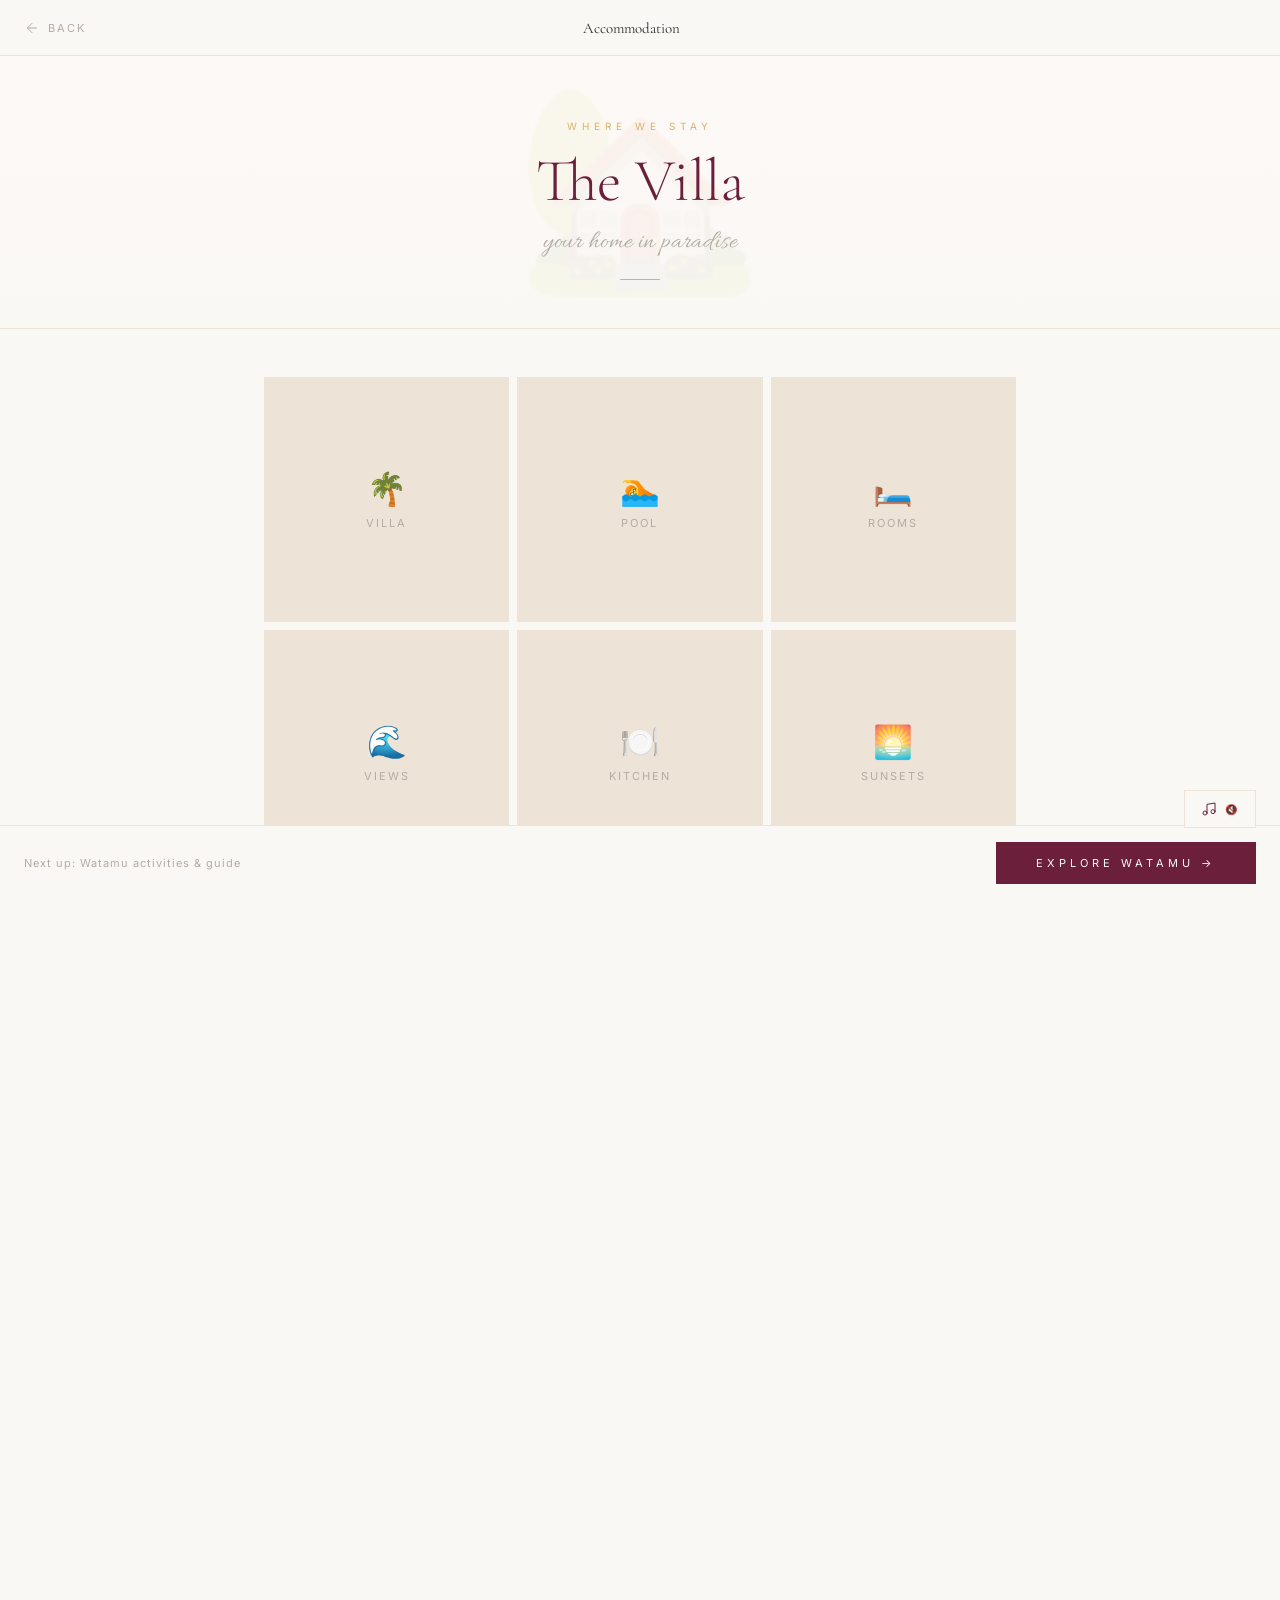
==== accommodation.html @ c2376643 "Complete website build: all pages, guides, budget, guestbook & admin - index.html: remove slide capt" ====
<!DOCTYPE html>
<html lang="en">
<head>
  <meta charset="UTF-8" />
  <meta name="viewport" content="width=device-width, initial-scale=1.0" />
  <title>Accommodation — Twenty in Paradise</title>
  <link rel="preconnect" href="https://fonts.googleapis.com" />
  <link href="https://fonts.googleapis.com/css2?family=Cormorant+Garamond:ital,wght@0,300;0,400;0,600;1,300;1,400&family=Allura&family=Inter:wght@300;400;500&display=swap" rel="stylesheet" />
  <link rel="stylesheet" href="css/style.css" />
  <link rel="stylesheet" href="css/pages.css" />
</head>
<body class="page-body">

  <nav class="page-nav">
    <a href="dashboard.html" class="nav-back">
      <svg viewBox="0 0 24 24" fill="none" stroke="currentColor" stroke-width="1.5" stroke-linecap="round"><path d="M19 12H5M12 5l-7 7 7 7"/></svg>
      Back
    </a>
    <span class="nav-title">Accommodation</span>
    <span class="nav-right"></span>
  </nav>

  <div class="page-hero">
    <div class="page-hero-palm">🏡</div>
    <p class="page-eyebrow">Where We Stay</p>
    <h1 class="page-title">The Villa</h1>
    <p class="page-script">your home in paradise</p>
    <div class="page-gold-bar"></div>
  </div>

  <div class="page-content">

    <!-- Gallery placeholder -->
    <div class="section-block">
      <div class="gallery-grid" id="villa-gallery">
        <div class="gallery-ph">🌴<span>Villa</span></div>
        <div class="gallery-ph">🏊<span>Pool</span></div>
        <div class="gallery-ph">🛏️<span>Rooms</span></div>
        <div class="gallery-ph">🌊<span>Views</span></div>
        <div class="gallery-ph">🍽️<span>Kitchen</span></div>
        <div class="gallery-ph">🌅<span>Sunsets</span></div>
      </div>
      <p style="font-size:11px;color:var(--stone);letter-spacing:2px;text-transform:uppercase;margin-top:12px;text-align:center;">Photos coming soon — check back closer to the trip</p>
    </div>

    <!-- Details -->
    <div class="section-block">
      <div class="section-header">
        <span class="section-icon">🏡</span>
        <div>
          <div class="section-label">Watamu</div>
          <div class="section-heading">Villa Details</div>
        </div>
      </div>
      <div class="info-list">
        <div class="info-row"><span class="ir-label">Location</span><span class="ir-value">Watamu, Kilifi County</span></div>
        <div class="info-row"><span class="ir-label">Type</span><span class="ir-value">Private Villa</span></div>
        <div class="info-row"><span class="ir-label">Arrangement</span><span class="ir-value">Shared rooms (2 per room)</span></div>
        <div class="info-row"><span class="ir-label">Price</span><span class="ir-value" style="color:var(--burgundy);font-size:22px">KSh 3,500 <span style="font-size:14px;color:var(--stone)">/person/night</span></span></div>
        <div class="info-row"><span class="ir-label">Catering</span><span class="ir-value">Self-catering (full kitchen)</span></div>
        <div class="info-row"><span class="ir-label">Laundry</span><span class="ir-value">Available on-site</span></div>
        <div class="info-row"><span class="ir-label">Check-in</span><span class="ir-value">22nd or 23rd July 2026</span></div>
        <div class="info-row"><span class="ir-label">Check-out</span><span class="ir-value">1st August 2026</span></div>
      </div>
    </div>

    <!-- Pricing note -->
    <div class="note-box">
      ⚠️ <strong>Please note:</strong> The price of KSh 3,500 per person per night was confirmed a few weeks ago. As we're travelling during high season, please reconfirm the current rate closer to the trip date as pricing may be subject to change.
    </div>

    <!-- Amenities -->
    <div class="section-block">
      <div class="section-header">
        <span class="section-icon">✨</span>
        <div>
          <div class="section-label">What's Included</div>
          <div class="section-heading">Amenities</div>
        </div>
      </div>
      <div style="display:flex;flex-wrap:wrap;gap:8px;margin-top:8px">
        <span class="detail-chip">🏊 Swimming Pool</span>
        <span class="detail-chip">🌊 Ocean Views</span>
        <span class="detail-chip">🍳 Full Kitchen</span>
        <span class="detail-chip">🛁 Bathrooms</span>
        <span class="detail-chip">📶 WiFi</span>
        <span class="detail-chip">🌀 Fans / AC</span>
        <span class="detail-chip">🧺 Laundry</span>
        <span class="detail-chip">🅿️ Parking</span>
        <span class="detail-chip">🌴 Garden / Outdoor Area</span>
        <span class="detail-chip">🔒 Secure</span>
      </div>
    </div>

    <!-- Cooking note -->
    <div class="section-block">
      <div class="section-header">
        <span class="section-icon">🍳</span>
        <div>
          <div class="section-label">Self-Catering</div>
          <div class="section-heading">We'll Be Cooking</div>
        </div>
      </div>
      <p style="font-family:var(--font-serif);font-size:17px;font-weight:300;line-height:1.85;color:var(--charcoal)">
        Most meals will be cooked at the villa — think fresh seafood, tropical fruits, group breakfasts and late-night snacks. The full kitchen means we can shop locally at Watamu market and cook together. We'll eat out for special occasions and nights out. Budget around <strong>KSh 500–1,000/day</strong> for groceries.
      </p>
    </div>

    <!-- Location map -->
    <div class="section-block">
      <div class="section-header">
        <span class="section-icon">📍</span>
        <div>
          <div class="section-label">Location</div>
          <div class="section-heading">Find the Villa</div>
        </div>
      </div>
      <iframe class="map-embed" style="height:320px" src="https://maps.google.com/maps?q=Watamu,Kilifi,Kenya&output=embed" loading="lazy" frameborder="0"></iframe>
      <p style="font-size:12px;color:var(--stone);margin-top:8px">Exact villa address shared with confirmed guests closer to the trip date.</p>
    </div>

  </div>

  <div class="cta-bar">
    <span class="cta-hint">Next up: Watamu activities & guide</span>
    <a href="watamu.html" class="cta-btn">Explore Watamu →</a>
  </div>

  <button class="music-btn" id="music-btn" onclick="toggleMusic()" title="Toggle music">
    <svg width="16" height="16" viewBox="0 0 24 24" fill="none" stroke="currentColor" stroke-width="1.5" stroke-linecap="round" stroke-linejoin="round"><path d="M9 18V5l12-2v13"/><circle cx="6" cy="18" r="3"/><circle cx="18" cy="16" r="3"/></svg>
    <span id="music-label">🔇</span>
  </button>
  <audio id="bg-audio" loop><source src="assets/audio/waves.mp3" type="audio/mpeg"></audio>

  <script src="js/state.js"></script>
  <script>
    let playing = false;
    function toggleMusic() {
      const audio = document.getElementById('bg-audio');
      const btn = document.getElementById('music-btn');
      const label = document.getElementById('music-label');
      if (playing) { audio.pause(); playing = false; btn.classList.remove('playing'); label.textContent = '🔇'; }
      else { audio.play().then(() => { playing = true; btn.classList.add('playing'); label.textContent = '🔊'; }).catch(() => {}); }
    }
  </script>
</body>
</html>
---- css/style.css ----
/* ================================================
   TWENTY IN PARADISE — Global Styles
   ================================================ */

*, *::before, *::after { margin: 0; padding: 0; box-sizing: border-box; }

:root {
  --ivory:      #FAF8F5;
  --burgundy:   #6B1F3A;
  --burgundy-l: #8B2A4E;
  --blush:      #F6D6DE;
  --gold:       #D8B36A;
  --palm:       #6F8F72;
  --sand:       #EDE4D7;
  --stone:      #B4ACA3;
  --charcoal:   #2F2F2F;
  --white:      #FFFFFF;

  --font-serif: 'Cormorant Garamond', Georgia, serif;
  --font-sans:  'Inter', system-ui, sans-serif;
  --font-script:'Allura', cursive;
}

html, body {
  height: 100%;
  background: var(--ivory);
  color: var(--charcoal);
  font-family: var(--font-sans);
  overflow: hidden;
}

/* ── SCREENS ── */
.screen-disabled {
  position: fixed;
  inset: 0;
  display: flex;
  align-items: center;
  justify-content: center;
  background: var(--ivory);
  opacity: 0;
  pointer-events: none;
  transition: opacity 0.9s ease;
  z-index: 10;
}

.overlay {
  position: fixed;
  inset: 0;
  background: rgba(47,47,47,0.72);
  display: flex;
  align-items: center;
  justify-content: center;
  z-index: 50;
  padding: 20px;
  backdrop-filter: blur(4px);
}
.overlay.hidden { display: none; }

/* ── LOADING ── */
.loading-inner {
  text-align: center;
  display: flex;
  flex-direction: column;
  align-items: center;
  gap: 20px;
}
.loading-logo {
  font-family: var(--font-serif);
  font-size: 14px;
  letter-spacing: 8px;
  color: var(--charcoal);
  text-transform: uppercase;
}
.loading-logo .gold { color: var(--gold); }
.loading-bar-track {
  width: 200px;
  height: 1px;
  background: var(--sand);
  overflow: hidden;
}
.loading-bar-fill {
  height: 100%;
  width: 0;
  background: linear-gradient(90deg, var(--gold), var(--burgundy));
  animation: loadBar 2.6s cubic-bezier(0.4,0,0.2,1) forwards;
}
@keyframes loadBar { to { width: 100%; } }
.loading-text {
  font-size: 10px;
  letter-spacing: 4px;
  color: var(--stone);
  text-transform: uppercase;
  animation: breathe 1.8s ease-in-out infinite;
}
@keyframes breathe { 0%,100%{opacity:0.3} 50%{opacity:1} }

/* ── SLIDESHOW ── */
.slideshow-wrap {
  display: flex;
  flex-direction: column;
  align-items: center;
  gap: 28px;
}
.slide-frame {
  position: relative;
  width: 280px;
  height: 360px;
  border: 1px solid rgba(216,179,106,0.25);
}
.slide {
  position: absolute;
  inset: 0;
  display: flex;
  flex-direction: column;
  align-items: center;
  justify-content: center;
  gap: 16px;
  opacity: 0;
  transition: opacity 1s ease;
}
.slide.active { opacity: 1; }
.slide-ph {
  width: 160px;
  height: 180px;
  border: 1px dashed rgba(216,179,106,0.3);
  display: flex;
  align-items: center;
  justify-content: center;
  background: rgba(255,255,255,0.03);
}
.slide-ph.recent { border-color: rgba(216,179,106,0.5); }
.slide-ph.current { border-color: var(--gold); background: rgba(216,179,106,0.07); }
.slide-emoji { font-size: 48px; }
.slide-era {
  font-family: var(--font-script);
  font-size: 28px;
  color: var(--gold);
  text-align: center;
}
.slide-dots {
  display: flex;
  gap: 10px;
}
.dot {
  width: 5px; height: 5px;
  border-radius: 50%;
  background: rgba(216,179,106,0.25);
  transition: background 0.4s;
  display: inline-block;
}
.dot.active { background: var(--gold); }

/* ── TITLE ── */
.title-inner {
  text-align: center;
  display: flex;
  flex-direction: column;
  align-items: center;
  gap: 0;
  padding: 40px 24px;
}
.t-chapter {
  font-size: 11px;
  letter-spacing: 6px;
  color: var(--gold);
  text-transform: uppercase;
  margin-bottom: 18px;
}
.t-main {
  font-family: var(--font-serif);
  font-size: clamp(48px, 8vw, 72px);
  font-weight: 300;
  color: var(--burgundy);
  line-height: 1.08;
  margin-bottom: 16px;
}
.t-script {
  font-family: var(--font-script);
  font-size: 28px;
  color: var(--stone);
  margin-bottom: 28px;
}
.gold-bar {
  width: 48px;
  height: 1px;
  background: var(--gold);
  margin-bottom: 20px;
}
.t-date {
  font-size: 10px;
  letter-spacing: 4px;
  color: var(--stone);
  text-transform: uppercase;
  margin-bottom: 44px;
}

/* ── COUNTDOWN ── */
.countdown {
  display: flex;
  align-items: flex-start;
  gap: 16px;
  margin-bottom: 48px;
}
.count-unit { text-align: center; }
.count-num {
  font-family: var(--font-serif);
  font-size: 40px;
  font-weight: 300;
  color: var(--burgundy);
  line-height: 1;
  min-width: 52px;
}
.count-lbl {
  font-size: 9px;
  letter-spacing: 3px;
  color: var(--stone);
  text-transform: uppercase;
  margin-top: 6px;
}
.count-sep {
  font-family: var(--font-serif);
  font-size: 32px;
  color: var(--gold);
  margin-top: 4px;
  opacity: 0.6;
}

/* ── BEGIN BUTTON ── */
.begin-btn {
  padding: 15px 52px;
  border: 1px solid var(--burgundy);
  background: transparent;
  font-family: var(--font-sans);
  font-size: 11px;
  letter-spacing: 4px;
  color: var(--burgundy);
  text-transform: uppercase;
  cursor: pointer;
  transition: background 0.35s, color 0.35s, transform 0.2s;
}
.begin-btn:hover {
  background: var(--burgundy);
  color: var(--ivory);
}
.begin-btn:active { transform: scale(0.97); }

/* ── WAVE ── */
.wave-bottom {
  position: absolute;
  bottom: 0; left: 0;
  width: 100%;
  height: 80px;
  pointer-events: none;
}

/* ── FADE UP ANIMATION ── */
.fade-up {
  opacity: 0;
  transform: translateY(18px);
  transition: opacity 0.8s ease, transform 0.8s ease;
}
.fade-up.visible {
  opacity: 1;
  transform: translateY(0);
}
.delay-1 { transition-delay: 0.1s; }
.delay-2 { transition-delay: 0.35s; }
.delay-3 { transition-delay: 0.6s; }
.delay-4 { transition-delay: 0.8s; }
.delay-5 { transition-delay: 1.0s; }
.delay-6 { transition-delay: 1.3s; }
.delay-7 { transition-delay: 1.8s; }

/* ── INVITATION ── */
.env-card {
  background: var(--ivory);
  max-width: 460px;
  width: 100%;
  padding: 56px 48px;
  text-align: center;
  border: 1px solid rgba(216,179,106,0.35);
  position: relative;
}
@media (max-width: 500px) {
  .env-card { padding: 40px 28px; }
}
.env-top-ornament {
  font-size: 28px;
  color: var(--gold);
  margin-bottom: 24px;
  letter-spacing: 6px;
}
.env-greeting {
  font-family: var(--font-script);
  font-size: 36px;
  color: var(--burgundy);
  margin-bottom: 24px;
}
.env-body {
  font-family: var(--font-serif);
  font-size: 17px;
  font-weight: 300;
  color: var(--charcoal);
  line-height: 1.95;
  margin-bottom: 32px;
}
.env-body p { margin-bottom: 10px; }
.env-body em { font-style: italic; color: var(--burgundy); }
.env-list { line-height: 2.1; }
.env-sig {
  font-family: var(--font-script);
  font-size: 32px;
  color: var(--burgundy);
  margin-bottom: 32px;
}
.env-divider {
  width: 56px;
  height: 1px;
  background: var(--gold);
  margin: 0 auto 32px;
}
.env-actions {
  display: flex;
  gap: 12px;
  justify-content: center;
  flex-wrap: wrap;
}
.btn-yes {
  padding: 14px 36px;
  background: var(--burgundy);
  color: var(--ivory);
  border: none;
  font-family: var(--font-sans);
  font-size: 11px;
  letter-spacing: 3px;
  text-transform: uppercase;
  cursor: pointer;
  transition: background 0.3s, transform 0.2s;
}
.btn-yes:hover { background: var(--burgundy-l); }
.btn-yes:active { transform: scale(0.97); }
.btn-no {
  padding: 14px 36px;
  background: transparent;
  color: var(--stone);
  border: 1px solid var(--sand);
  font-family: var(--font-sans);
  font-size: 11px;
  letter-spacing: 3px;
  text-transform: uppercase;
  cursor: pointer;
  transition: border-color 0.3s, color 0.3s;
}
.btn-no:hover { border-color: var(--stone); color: var(--charcoal); }

/* ── CONFIRMED ── */
.confirmed-inner {
  text-align: center;
  display: flex;
  flex-direction: column;
  align-items: center;
  gap: 16px;
  z-index: 2;
}
.conf-sparkle {
  font-family: var(--font-script);
  font-size: 64px;
  color: var(--gold);
  animation: float 3s ease-in-out infinite;
}
@keyframes float { 0%,100%{transform:translateY(0)} 50%{transform:translateY(-10px)} }
.conf-title {
  font-family: var(--font-serif);
  font-size: 42px;
  font-weight: 300;
  color: var(--burgundy);
}
.conf-sub {
  font-size: 11px;
  letter-spacing: 3px;
  color: var(--stone);
  text-transform: uppercase;
  margin-bottom: 24px;
}
.conf-btn {
  display: inline-block;
  padding: 14px 48px;
  background: var(--burgundy);
  color: var(--ivory);
  text-decoration: none;
  font-family: var(--font-sans);
  font-size: 11px;
  letter-spacing: 4px;
  text-transform: uppercase;
  transition: background 0.3s;
}
.conf-btn:hover { background: var(--burgundy-l); }

/* ── CONFETTI ── */
.confetti-piece {
  position: fixed;
  width: 8px;
  height: 8px;
  top: -12px;
  border-radius: 2px;
  pointer-events: none;
  animation: fallDown linear forwards;
}
@keyframes fallDown {
  0%   { transform: translateY(0) rotate(0deg);    opacity: 1; }
  100% { transform: translateY(105vh) rotate(900deg); opacity: 0; }
}

/* ── SLIDE UP ANIMATION ── */
.slide-up {
  animation: slideUpAnim 0.65s cubic-bezier(0.22,1,0.36,1) forwards;
}
@keyframes slideUpAnim {
  from { opacity:0; transform: translateY(32px); }
  to   { opacity:1; transform: translateY(0); }
}

/* ── PALM BG (title + confirmed screens) ── */
.palm-bg {
  position: absolute; top: 50%; left: 50%;
  transform: translate(-50%, -55%);
  font-size: 320px; opacity: 0.045;
  pointer-events: none; user-select: none;
  line-height: 1; z-index: 0;
}
.title-inner, .confirmed-inner { position: relative; z-index: 1; }

/* ── INVITATION: compact ── */
.env-card {
  background: #FAF8F5;
  max-width: 400px; width: 100%;
  padding: 44px 40px;
  text-align: center;
  border: 1px solid rgba(216,179,106,0.35);
  animation: slideUpAnim 0.65s cubic-bezier(0.22,1,0.36,1);
}
@media (max-width: 480px) {
  .env-card { padding: 32px 24px; }
}
.env-top-ornament { font-size: 22px; color: #D8B36A; margin-bottom: 18px; letter-spacing: 8px; }
.env-greeting {
  font-family: var(--font-script); font-size: 34px;
  color: var(--burgundy); margin-bottom: 18px;
}
.env-body {
  font-family: var(--font-serif); font-size: 16px;
  font-weight: 300; color: var(--charcoal); line-height: 1.85; margin-bottom: 24px;
}
.env-body p { margin-bottom: 8px; }
.env-body em { font-style: italic; color: var(--burgundy); }
.env-sig { font-family: var(--font-script); font-size: 28px; color: var(--burgundy); margin-bottom: 24px; }
.env-divider { width: 48px; height: 1px; background: var(--gold); margin: 0 auto 24px; }
.env-actions { display: flex; gap: 10px; justify-content: center; flex-wrap: wrap; }
.btn-yes {
  padding: 12px 28px; background: var(--burgundy); color: var(--ivory);
  border: none; font-family: var(--font-sans); font-size: 11px;
  letter-spacing: 3px; text-transform: uppercase; cursor: pointer;
  transition: background 0.3s;
}
.btn-yes:hover { background: var(--burgundy-l); }
.btn-no {
  padding: 12px 28px; background: transparent; color: var(--stone);
  border: 1px solid var(--sand); font-family: var(--font-sans);
  font-size: 11px; letter-spacing: 2px; text-transform: uppercase;
  cursor: pointer; transition: border-color 0.3s, color 0.3s;
  font-weight: 600;
}
.btn-no:hover { border-color: var(--stone); color: var(--charcoal); }

/* ── MUSIC BTN (index) ── */
.music-btn {
  position: fixed; bottom: 24px; right: 24px;
  background: rgba(250,248,245,0.9); border: 1px solid #EDE4D7;
  color: #6B1F3A; cursor: pointer; padding: 10px 16px;
  display: flex; align-items: center; gap: 8px;
  font-family: 'Inter', sans-serif; font-size: 10px;
  letter-spacing: 2px; text-transform: uppercase; z-index: 200;
  backdrop-filter: blur(4px); transition: border-color 0.3s;
}
.music-btn:hover { border-color: #D8B36A; }
.music-btn.playing { border-color: #D8B36A; color: #D8B36A; }
---- css/pages.css ----
/* TWENTY IN PARADISE — Inner Pages */

.page-body {
  overflow-x: hidden;
  background: var(--ivory);
  min-height: 100vh;
  color: var(--charcoal);
  font-family: var(--font-sans);
}

/* ── TOP NAV ── */
.page-nav {
  position: sticky; top: 0;
  background: rgba(250,248,245,0.95);
  border-bottom: 1px solid var(--sand);
  display: flex; align-items: center;
  padding: 0 24px; height: 56px;
  z-index: 100; backdrop-filter: blur(8px);
  gap: 16px;
}
.nav-back {
  display: flex; align-items: center; gap: 8px;
  text-decoration: none; color: var(--stone);
  font-size: 11px; letter-spacing: 2px;
  text-transform: uppercase; transition: color 0.2s;
  flex-shrink: 0;
}
.nav-back:hover { color: var(--burgundy); }
.nav-back svg { width: 16px; height: 16px; }
.nav-title {
  font-family: var(--font-serif); font-size: 15px;
  color: var(--charcoal); flex: 1; text-align: center;
}
.nav-right { flex-shrink: 0; width: 80px; text-align: right; }

/* ── PAGE HERO ── */
.page-hero {
  text-align: center; padding: 64px 24px 48px;
  border-bottom: 1px solid var(--sand);
  background: linear-gradient(to bottom, #FDF9F6, var(--ivory));
  position: relative; overflow: hidden;
}
.page-hero-palm {
  position: absolute; top: 50%; left: 50%;
  transform: translate(-50%, -55%);
  font-size: 200px; opacity: 0.04;
  pointer-events: none; user-select: none;
  line-height: 1;
}
.page-eyebrow {
  font-size: 10px; letter-spacing: 5px;
  color: var(--gold); text-transform: uppercase;
  margin-bottom: 16px; position: relative;
}
.page-title {
  font-family: var(--font-serif);
  font-size: clamp(36px, 6vw, 60px);
  font-weight: 300; color: var(--burgundy);
  line-height: 1.1; margin-bottom: 12px;
  position: relative;
}
.page-script {
  font-family: var(--font-script);
  font-size: 26px; color: var(--stone);
  margin-bottom: 0; position: relative;
}
.page-gold-bar {
  width: 40px; height: 1px;
  background: var(--gold);
  margin: 20px auto 0;
}

/* ── STEPS INDICATOR ── */
.step-indicator {
  display: flex; align-items: center; justify-content: center;
  gap: 0; padding: 20px 24px;
  border-bottom: 1px solid var(--sand);
  background: var(--ivory);
  overflow-x: auto;
}
.step-item {
  display: flex; align-items: center; gap: 8px;
  font-size: 10px; letter-spacing: 2px;
  text-transform: uppercase; color: var(--stone);
  white-space: nowrap; flex-shrink: 0;
}
.step-item.active { color: var(--burgundy); }
.step-item.done { color: var(--gold); }
.step-dot {
  width: 8px; height: 8px; border-radius: 50%;
  border: 1px solid currentColor;
  flex-shrink: 0;
}
.step-item.done .step-dot { background: var(--gold); }
.step-item.active .step-dot { background: var(--burgundy); border-color: var(--burgundy); }
.step-line {
  width: 32px; height: 1px;
  background: var(--sand); flex-shrink: 0;
}
@media (max-width: 480px) {
  .step-item span { display: none; }
  .step-line { width: 20px; }
}

/* ── PAGE CONTENT ── */
.page-content {
  max-width: 800px; margin: 0 auto;
  padding: 48px 24px 120px;
}
.page-content.wide { max-width: 1000px; }

/* ── SECTION BLOCKS ── */
.section-block {
  margin-bottom: 56px;
}
.section-header {
  display: flex; align-items: center; gap: 12px;
  margin-bottom: 24px;
}
.section-icon { font-size: 22px; flex-shrink: 0; }
.section-label {
  font-size: 10px; letter-spacing: 4px;
  color: var(--gold); text-transform: uppercase;
}
.section-heading {
  font-family: var(--font-serif);
  font-size: 26px; font-weight: 400;
  color: var(--burgundy); margin: 4px 0 0;
}

/* ── INFO ROWS ── */
.info-list { display: flex; flex-direction: column; gap: 0; }
.info-row {
  display: flex; justify-content: space-between;
  align-items: baseline; padding: 14px 0;
  border-bottom: 1px solid var(--sand);
  gap: 16px;
}
.info-row:last-child { border-bottom: none; }
.ir-label {
  font-size: 11px; letter-spacing: 2px;
  color: var(--stone); text-transform: uppercase; flex-shrink: 0;
}
.ir-value {
  font-family: var(--font-serif);
  font-size: 17px; color: var(--charcoal);
  text-align: right;
}

/* ── CHOICE CARDS (transport, duration) ── */
.choice-grid {
  display: grid;
  grid-template-columns: repeat(auto-fill, minmax(200px, 1fr));
  gap: 12px; margin-bottom: 32px;
}
.choice-card {
  border: 1px solid var(--sand);
  background: #fff; padding: 28px 20px;
  cursor: pointer; text-align: center;
  transition: border-color 0.25s, background 0.25s, transform 0.2s;
  position: relative;
}
.choice-card:hover {
  border-color: rgba(216,179,106,0.6);
  transform: translateY(-2px);
}
.choice-card.selected {
  border-color: var(--burgundy);
  background: rgba(107,31,58,0.04);
}
.choice-card.selected::after {
  content: '✓';
  position: absolute; top: 10px; right: 12px;
  font-size: 12px; color: var(--burgundy);
}
.choice-icon { font-size: 32px; margin-bottom: 12px; }
.choice-label {
  font-family: var(--font-serif);
  font-size: 18px; color: var(--charcoal);
  margin-bottom: 4px;
}
.choice-sub {
  font-size: 11px; color: var(--stone);
  letter-spacing: 1px;
}

/* ── ACTIVITY CARDS ── */
.activities-grid {
  display: grid;
  grid-template-columns: repeat(auto-fill, minmax(240px, 1fr));
  gap: 12px;
}
.activity-card {
  border: 1px solid var(--sand);
  background: #fff; padding: 20px;
  cursor: pointer; position: relative;
  transition: border-color 0.25s, box-shadow 0.25s;
}
.activity-card:hover {
  border-color: rgba(216,179,106,0.5);
  box-shadow: 0 4px 16px rgba(107,31,58,0.07);
}
.activity-card.selected {
  border-color: var(--burgundy);
  background: rgba(107,31,58,0.03);
}
.activity-card.selected .ac-check { opacity: 1; }
.ac-check {
  position: absolute; top: 12px; right: 12px;
  width: 20px; height: 20px; border-radius: 50%;
  background: var(--burgundy); color: #fff;
  display: flex; align-items: center; justify-content: center;
  font-size: 11px; opacity: 0; transition: opacity 0.2s;
}
.ac-name {
  font-family: var(--font-serif);
  font-size: 17px; color: var(--burgundy);
  margin-bottom: 6px; padding-right: 28px;
}
.ac-price {
  font-size: 13px; color: var(--gold);
  font-weight: 500; margin-bottom: 4px;
}
.ac-meta {
  font-size: 11px; color: var(--stone);
  letter-spacing: 1px;
}
.ac-note {
  font-size: 11px; color: var(--stone);
  margin-top: 6px; font-style: italic;
}

/* ── RESTAURANT / VENUE CARDS ── */
.venues-grid {
  display: grid;
  grid-template-columns: repeat(auto-fill, minmax(200px, 1fr));
  gap: 12px;
}
.venue-card {
  border: 1px solid var(--sand);
  background: #fff; padding: 20px;
  text-align: center;
}
.venue-emoji { font-size: 28px; margin-bottom: 10px; }
.venue-name {
  font-family: var(--font-serif);
  font-size: 17px; color: var(--charcoal); margin-bottom: 4px;
}
.venue-type { font-size: 11px; color: var(--stone); letter-spacing: 1px; }

/* ── YES / NO DECISION ── */
.decision-wrap {
  text-align: center; padding: 48px 24px;
}
.decision-q {
  font-family: var(--font-serif);
  font-size: clamp(22px, 4vw, 32px);
  color: var(--charcoal); margin-bottom: 36px;
  font-weight: 300;
}
.decision-btns {
  display: flex; gap: 16px;
  justify-content: center; flex-wrap: wrap;
}
.btn-decision {
  padding: 16px 48px;
  font-family: var(--font-sans);
  font-size: 11px; letter-spacing: 4px;
  text-transform: uppercase; cursor: pointer;
  transition: background 0.3s, color 0.3s, border-color 0.3s;
  border: 1px solid;
}
.btn-decision.yes {
  background: var(--burgundy); color: var(--ivory);
  border-color: var(--burgundy);
}
.btn-decision.yes:hover { background: var(--burgundy-l); border-color: var(--burgundy-l); }
.btn-decision.no {
  background: transparent; color: var(--stone);
  border-color: var(--sand);
}
.btn-decision.no:hover { border-color: var(--stone); color: var(--charcoal); }

/* ── PACKING CHECKLIST ── */
.packing-grid {
  display: grid;
  grid-template-columns: repeat(auto-fill, minmax(180px, 1fr));
  gap: 8px;
}
.pack-item {
  display: flex; align-items: center; gap: 12px;
  padding: 12px 14px;
  border: 1px solid var(--sand); background: #fff;
  cursor: pointer; transition: border-color 0.2s, background 0.2s;
  font-size: 13px; color: var(--charcoal);
  user-select: none;
}
.pack-item.checked {
  border-color: var(--palm);
  background: rgba(111,143,114,0.07);
}
.pack-checkbox {
  width: 16px; height: 16px; flex-shrink: 0;
  border: 1px solid var(--sand); border-radius: 3px;
  display: flex; align-items: center; justify-content: center;
  transition: background 0.2s, border-color 0.2s;
  font-size: 10px;
}
.pack-item.checked .pack-checkbox {
  background: var(--palm); border-color: var(--palm); color: #fff;
}

/* ── ADD CUSTOM ITEM ── */
.add-custom {
  display: flex; gap: 8px; margin-top: 12px;
}
.add-custom input {
  flex: 1; padding: 10px 14px;
  border: 1px solid var(--sand); background: #fff;
  font-family: var(--font-sans); font-size: 13px;
  color: var(--charcoal); outline: none;
}
.add-custom input:focus { border-color: var(--gold); }
.add-custom button {
  padding: 10px 20px;
  background: var(--sand); border: none;
  font-family: var(--font-sans); font-size: 11px;
  letter-spacing: 2px; cursor: pointer;
  color: var(--charcoal); transition: background 0.2s;
}
.add-custom button:hover { background: var(--gold); color: #fff; }

/* ── SUGGEST SECTION ── */
.suggest-form {
  border: 1px solid var(--sand);
  padding: 24px; background: #fff;
  margin-top: 16px;
}
.suggest-form h4 {
  font-family: var(--font-serif);
  font-size: 18px; color: var(--burgundy);
  margin-bottom: 16px;
}
.form-field {
  margin-bottom: 14px;
}
.form-field label {
  display: block; font-size: 10px;
  letter-spacing: 2px; text-transform: uppercase;
  color: var(--stone); margin-bottom: 6px;
}
.form-field input,
.form-field textarea {
  width: 100%; padding: 12px 14px;
  border: 1px solid var(--sand); background: var(--ivory);
  font-family: var(--font-sans); font-size: 14px;
  color: var(--charcoal); outline: none; resize: vertical;
}
.form-field input:focus,
.form-field textarea:focus { border-color: var(--gold); }
.form-submit {
  padding: 13px 36px;
  background: var(--burgundy); color: var(--ivory);
  border: none; cursor: pointer;
  font-family: var(--font-sans); font-size: 11px;
  letter-spacing: 3px; text-transform: uppercase;
  transition: background 0.3s;
}
.form-submit:hover { background: var(--burgundy-l); }

/* ── GUESTBOOK ── */
.guestbook-entries {
  display: flex; flex-direction: column; gap: 16px;
  margin-bottom: 32px;
}
.gb-entry {
  background: #fff; border: 1px solid var(--sand);
  padding: 24px; position: relative;
}
.gb-name {
  font-family: var(--font-serif);
  font-size: 18px; color: var(--burgundy);
  margin-bottom: 8px;
}
.gb-msg {
  font-family: var(--font-serif);
  font-size: 16px; font-weight: 300;
  color: var(--charcoal); line-height: 1.75;
}
.gb-date {
  font-size: 10px; letter-spacing: 2px;
  color: var(--stone); text-transform: uppercase;
  margin-top: 12px;
}
.gb-ornament {
  position: absolute; top: 16px; right: 16px;
  font-size: 18px; color: rgba(216,179,106,0.3);
}

/* ── FAQ ── */
.faq-list { display: flex; flex-direction: column; gap: 0; }
.faq-item {
  border-bottom: 1px solid var(--sand);
}
.faq-q {
  display: flex; justify-content: space-between;
  align-items: center; padding: 18px 0;
  cursor: pointer; gap: 16px;
  font-family: var(--font-serif);
  font-size: 17px; color: var(--charcoal);
  user-select: none;
}
.faq-q:hover { color: var(--burgundy); }
.faq-chevron {
  flex-shrink: 0; width: 16px; height: 16px;
  color: var(--gold); transition: transform 0.3s;
}
.faq-item.open .faq-chevron { transform: rotate(180deg); }
.faq-a {
  max-height: 0; overflow: hidden;
  transition: max-height 0.4s ease, padding 0.3s;
}
.faq-item.open .faq-a { max-height: 400px; padding-bottom: 18px; }
.faq-a p {
  font-size: 15px; color: var(--stone);
  line-height: 1.75;
}

/* ── BUDGET TABLE ── */
.budget-table {
  width: 100%; border-collapse: collapse;
  margin-bottom: 24px;
}
.budget-table tr { border-bottom: 1px solid var(--sand); }
.budget-table tr:last-child { border-bottom: none; }
.budget-table td {
  padding: 14px 8px;
  font-size: 14px;
}
.budget-table td:last-child {
  text-align: right; font-family: var(--font-serif);
  font-size: 16px; color: var(--charcoal);
}
.budget-table .bt-label { color: var(--stone); }
.budget-table .bt-total td {
  font-weight: 600; color: var(--burgundy);
  padding: 20px 8px;
  font-family: var(--font-serif);
  font-size: 20px; border-top: 2px solid var(--burgundy);
}
.budget-note {
  font-size: 12px; color: var(--stone);
  line-height: 1.7; font-style: italic;
  border-left: 3px solid var(--gold);
  padding-left: 14px;
}

/* ── MAP EMBEDS ── */
.map-embed {
  width: 100%; height: 300px;
  border: 1px solid var(--sand);
  margin-bottom: 16px;
}
.map-grid {
  display: grid;
  grid-template-columns: repeat(auto-fill, minmax(280px, 1fr));
  gap: 16px;
}
.map-item h4 {
  font-family: var(--font-serif);
  font-size: 16px; color: var(--burgundy);
  margin-bottom: 8px;
}

/* ── CTA BAR ── */
.cta-bar {
  position: fixed; bottom: 0; left: 0; right: 0;
  background: rgba(250,248,245,0.97);
  border-top: 1px solid var(--sand);
  padding: 16px 24px;
  display: flex; justify-content: space-between;
  align-items: center; z-index: 50;
  backdrop-filter: blur(8px);
}
.cta-hint {
  font-size: 11px; color: var(--stone);
  letter-spacing: 1px;
}
.cta-btn {
  padding: 14px 40px;
  background: var(--burgundy); color: var(--ivory);
  border: none; cursor: pointer;
  font-family: var(--font-sans); font-size: 11px;
  letter-spacing: 4px; text-transform: uppercase;
  transition: background 0.3s; text-decoration: none;
  display: inline-block;
}
.cta-btn:hover { background: var(--burgundy-l); }
.cta-btn:disabled {
  background: var(--sand); color: var(--stone); cursor: default;
}
.cta-btn-ghost {
  padding: 14px 32px;
  background: transparent; color: var(--stone);
  border: 1px solid var(--sand); cursor: pointer;
  font-family: var(--font-sans); font-size: 11px;
  letter-spacing: 3px; text-transform: uppercase;
  transition: border-color 0.3s; text-decoration: none;
}
.cta-btn-ghost:hover { border-color: var(--stone); color: var(--charcoal); }

/* ── GALLERY GRID ── */
.gallery-grid {
  display: grid;
  grid-template-columns: repeat(auto-fill, minmax(200px, 1fr));
  gap: 8px;
}
.gallery-ph {
  aspect-ratio: 1;
  background: var(--sand);
  display: flex; flex-direction: column;
  align-items: center; justify-content: center;
  gap: 8px; font-size: 32px;
  color: var(--stone);
}
.gallery-ph span {
  font-size: 11px; letter-spacing: 2px;
  text-transform: uppercase;
}

/* ── PLAYLIST ── */
.playlist-embed {
  border: 1px solid var(--sand);
  border-radius: 0; overflow: hidden;
  margin-bottom: 24px;
}
.playlist-entries {
  display: flex; flex-direction: column; gap: 8px;
  margin-bottom: 24px;
}
.pl-entry {
  display: flex; align-items: center; gap: 14px;
  padding: 14px; background: #fff;
  border: 1px solid var(--sand);
}
.pl-num {
  font-family: var(--font-serif); font-size: 20px;
  color: rgba(216,179,106,0.5); min-width: 24px;
}
.pl-info { flex: 1; min-width: 0; }
.pl-song {
  font-family: var(--font-serif);
  font-size: 16px; color: var(--charcoal);
}
.pl-artist { font-size: 12px; color: var(--stone); }

/* ── ADMIN ── */
.admin-section {
  background: #fff; border: 1px solid var(--sand);
  margin-bottom: 24px; overflow: hidden;
}
.admin-section-header {
  background: var(--burgundy); color: var(--ivory);
  padding: 14px 20px;
  font-size: 11px; letter-spacing: 3px;
  text-transform: uppercase;
}
.admin-table {
  width: 100%; border-collapse: collapse;
}
.admin-table th {
  font-size: 10px; letter-spacing: 2px;
  color: var(--stone); text-transform: uppercase;
  padding: 12px 16px; border-bottom: 1px solid var(--sand);
  text-align: left;
}
.admin-table td {
  padding: 12px 16px; border-bottom: 1px solid var(--sand);
  font-size: 13px; color: var(--charcoal);
}
.admin-table tr:last-child td { border-bottom: none; }
.badge {
  display: inline-block; padding: 3px 10px;
  font-size: 10px; letter-spacing: 1px;
  text-transform: uppercase; border-radius: 20px;
}
.badge-yes { background: rgba(111,143,114,0.15); color: var(--palm); }
.badge-no { background: rgba(180,172,163,0.2); color: var(--stone); }

/* ── MUSIC BTN ── */
.music-btn {
  position: fixed; bottom: 72px; right: 24px;
  background: rgba(250,248,245,0.9); border: 1px solid #EDE4D7;
  color: #6B1F3A; cursor: pointer; padding: 10px 16px;
  display: flex; align-items: center; gap: 8px;
  font-family: 'Inter', sans-serif; font-size: 10px;
  letter-spacing: 2px; text-transform: uppercase; z-index: 200;
  backdrop-filter: blur(4px); transition: border-color 0.3s;
}
.music-btn:hover { border-color: #D8B36A; }
.music-btn.playing { border-color: #D8B36A; color: #D8B36A; }

/* ── DETAIL BADGE ── */
.detail-chip {
  display: inline-flex; align-items: center; gap: 6px;
  padding: 6px 14px;
  border: 1px solid var(--sand); background: #fff;
  font-size: 12px; color: var(--stone);
  margin-right: 8px; margin-bottom: 8px;
}

/* ── NOTE BOX ── */
.note-box {
  background: rgba(216,179,106,0.08);
  border-left: 3px solid var(--gold);
  padding: 16px 20px; margin-bottom: 24px;
  font-family: var(--font-serif);
  font-size: 16px; font-weight: 300;
  color: var(--charcoal); line-height: 1.7;
}

/* ── RESPONSIVE ── */
@media (max-width: 600px) {
  .page-content { padding: 32px 16px 100px; }
  .page-hero { padding: 44px 16px 36px; }
  .choice-grid { grid-template-columns: 1fr; }
  .cta-bar { padding: 12px 16px; }
  .cta-btn { padding: 12px 24px; }
}
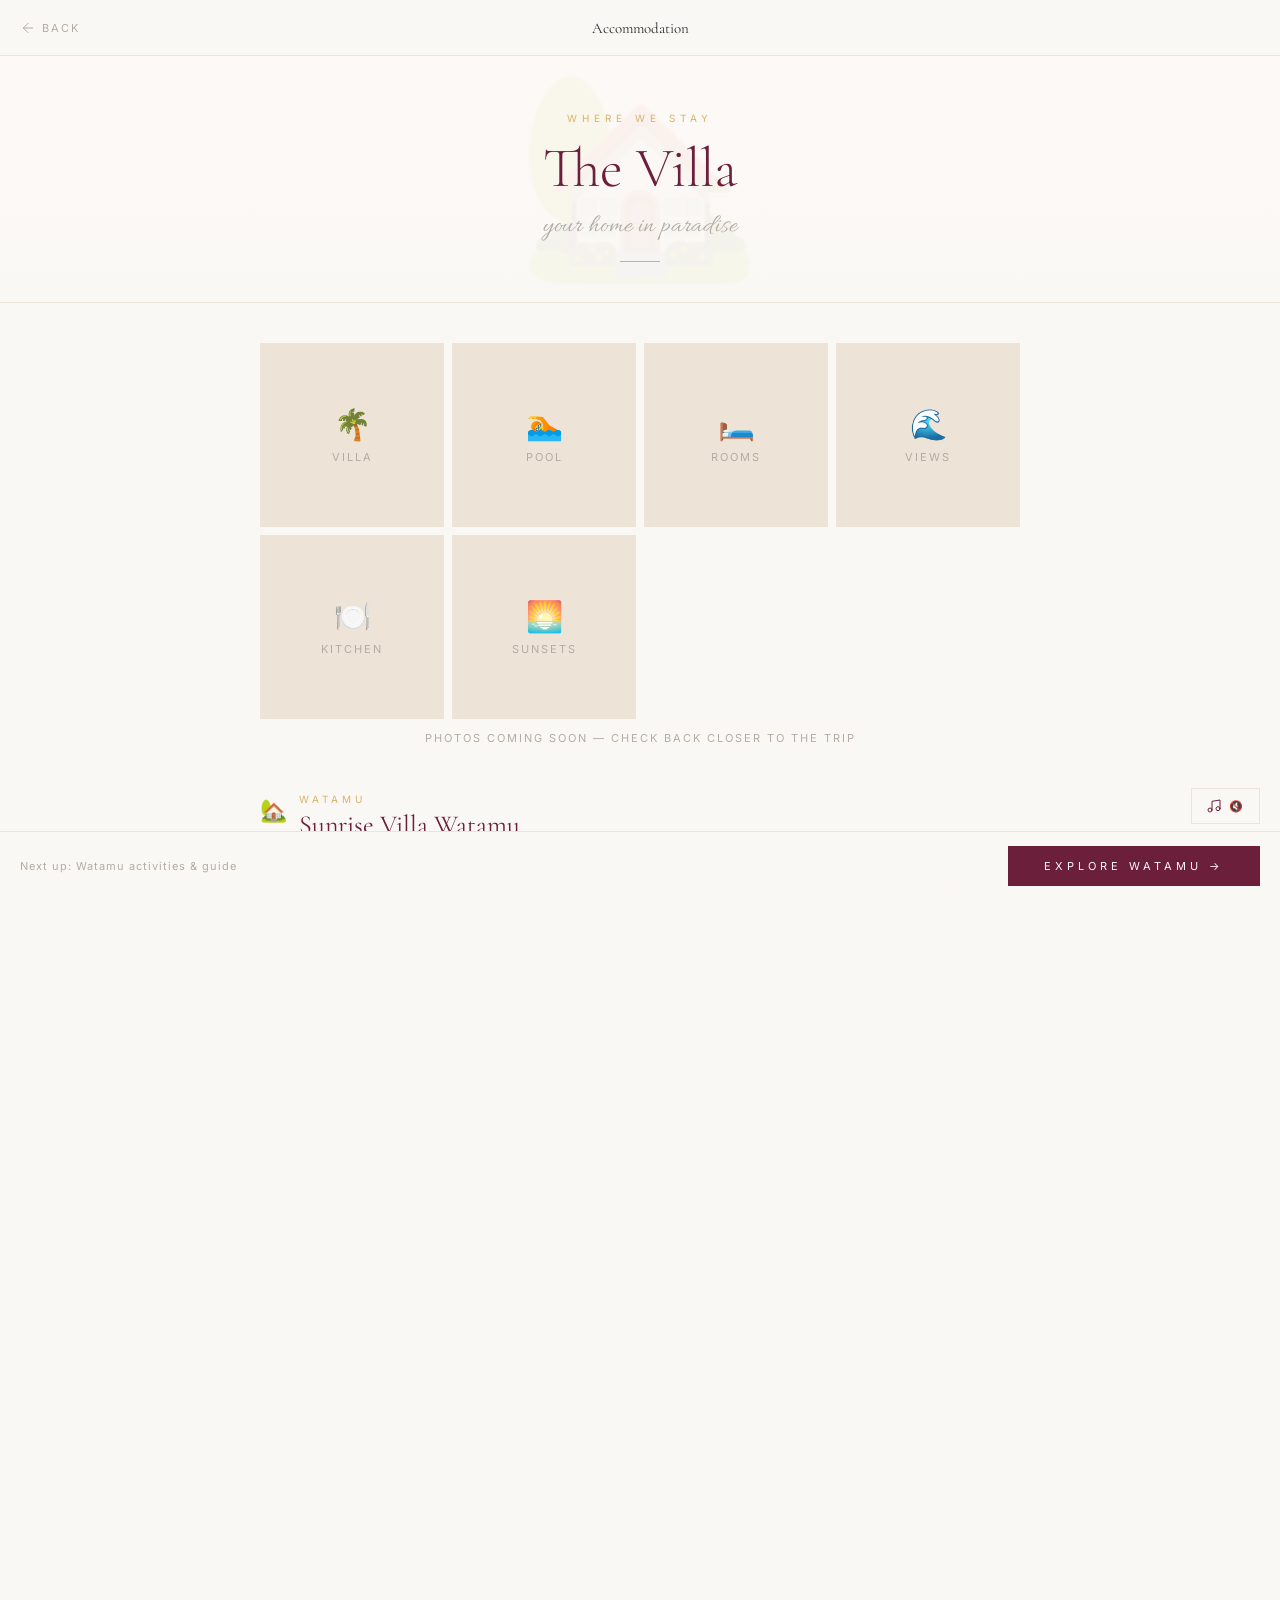
==== commit 896dc832: "Fix round 2: dates, Rammor, maps, scroll, Spotify, villa name, budget, nightlife, activities note - " ====
--- a/accommodation.html
+++ b/accommodation.html
@@ -49,7 +49,7 @@
         <span class="section-icon">🏡</span>
         <div>
           <div class="section-label">Watamu</div>
-          <div class="section-heading">Villa Details</div>
+          <div class="section-heading">Sunrise Villa Watamu</div>
         </div>
       </div>
       <div class="info-list">
--- a/css/style.css
+++ b/css/style.css
@@ -26,6 +26,10 @@
   background: var(--ivory);
   color: var(--charcoal);
   font-family: var(--font-sans);
+}
+
+/* Only lock scroll on the index/landing page */
+body.index-body {
   overflow: hidden;
 }
 
--- a/css/pages.css
+++ b/css/pages.css
@@ -1,25 +1,45 @@
 /* TWENTY IN PARADISE — Inner Pages */
 
+/* Fix scrolling for all inner pages */
+html, body { overflow-x: hidden; overflow-y: auto; }
+
 .page-body {
-  overflow-x: hidden;
   background: var(--ivory);
   min-height: 100vh;
   color: var(--charcoal);
   font-family: var(--font-sans);
+  overflow-x: hidden;
+  overflow-y: auto;
+}
+
+:root {
+  --ivory:      #FAF8F5;
+  --burgundy:   #6B1F3A;
+  --burgundy-l: #8B2A4E;
+  --blush:      #F6D6DE;
+  --gold:       #D8B36A;
+  --palm:       #6F8F72;
+  --sand:       #EDE4D7;
+  --stone:      #B4ACA3;
+  --charcoal:   #2F2F2F;
+  --white:      #FFFFFF;
+  --font-serif: 'Cormorant Garamond', Georgia, serif;
+  --font-sans:  'Inter', system-ui, sans-serif;
+  --font-script:'Allura', cursive;
 }
 
 /* ── TOP NAV ── */
 .page-nav {
   position: sticky; top: 0;
-  background: rgba(250,248,245,0.95);
+  background: rgba(250,248,245,0.97);
   border-bottom: 1px solid var(--sand);
   display: flex; align-items: center;
-  padding: 0 24px; height: 56px;
+  padding: 0 20px; height: 56px;
   z-index: 100; backdrop-filter: blur(8px);
-  gap: 16px;
+  gap: 12px;
 }
 .nav-back {
-  display: flex; align-items: center; gap: 8px;
+  display: flex; align-items: center; gap: 6px;
   text-decoration: none; color: var(--stone);
   font-size: 11px; letter-spacing: 2px;
   text-transform: uppercase; transition: color 0.2s;
@@ -31,11 +51,11 @@
   font-family: var(--font-serif); font-size: 15px;
   color: var(--charcoal); flex: 1; text-align: center;
 }
-.nav-right { flex-shrink: 0; width: 80px; text-align: right; }
+.nav-right { flex-shrink: 0; min-width: 60px; text-align: right; }
 
 /* ── PAGE HERO ── */
 .page-hero {
-  text-align: center; padding: 64px 24px 48px;
+  text-align: center; padding: 56px 24px 40px;
   border-bottom: 1px solid var(--sand);
   background: linear-gradient(to bottom, #FDF9F6, var(--ivory));
   position: relative; overflow: hidden;
@@ -44,42 +64,37 @@
   position: absolute; top: 50%; left: 50%;
   transform: translate(-50%, -55%);
   font-size: 200px; opacity: 0.04;
-  pointer-events: none; user-select: none;
-  line-height: 1;
+  pointer-events: none; user-select: none; line-height: 1;
 }
 .page-eyebrow {
   font-size: 10px; letter-spacing: 5px;
   color: var(--gold); text-transform: uppercase;
-  margin-bottom: 16px; position: relative;
+  margin-bottom: 14px; position: relative;
 }
 .page-title {
   font-family: var(--font-serif);
-  font-size: clamp(36px, 6vw, 60px);
+  font-size: clamp(34px, 6vw, 56px);
   font-weight: 300; color: var(--burgundy);
-  line-height: 1.1; margin-bottom: 12px;
-  position: relative;
+  line-height: 1.1; margin-bottom: 10px; position: relative;
 }
 .page-script {
-  font-family: var(--font-script);
-  font-size: 26px; color: var(--stone);
-  margin-bottom: 0; position: relative;
+  font-family: var(--font-script); font-size: 26px;
+  color: var(--stone); position: relative;
 }
 .page-gold-bar {
-  width: 40px; height: 1px;
-  background: var(--gold);
-  margin: 20px auto 0;
-}
-
-/* ── STEPS INDICATOR ── */
+  width: 40px; height: 1px; background: var(--gold);
+  margin: 18px auto 0;
+}
+
+/* ── STEPS ── */
 .step-indicator {
   display: flex; align-items: center; justify-content: center;
-  gap: 0; padding: 20px 24px;
+  gap: 0; padding: 16px 20px;
   border-bottom: 1px solid var(--sand);
-  background: var(--ivory);
-  overflow-x: auto;
+  background: var(--ivory); overflow-x: auto;
 }
 .step-item {
-  display: flex; align-items: center; gap: 8px;
+  display: flex; align-items: center; gap: 7px;
   font-size: 10px; letter-spacing: 2px;
   text-transform: uppercase; color: var(--stone);
   white-space: nowrap; flex-shrink: 0;
@@ -87,102 +102,72 @@
 .step-item.active { color: var(--burgundy); }
 .step-item.done { color: var(--gold); }
 .step-dot {
-  width: 8px; height: 8px; border-radius: 50%;
-  border: 1px solid currentColor;
-  flex-shrink: 0;
-}
-.step-item.done .step-dot { background: var(--gold); }
+  width: 7px; height: 7px; border-radius: 50%;
+  border: 1px solid currentColor; flex-shrink: 0;
+}
+.step-item.done .step-dot  { background: var(--gold); }
 .step-item.active .step-dot { background: var(--burgundy); border-color: var(--burgundy); }
-.step-line {
-  width: 32px; height: 1px;
-  background: var(--sand); flex-shrink: 0;
-}
+.step-line { width: 28px; height: 1px; background: var(--sand); flex-shrink: 0; }
 @media (max-width: 480px) {
   .step-item span { display: none; }
-  .step-line { width: 20px; }
+  .step-line { width: 16px; }
 }
 
 /* ── PAGE CONTENT ── */
 .page-content {
   max-width: 800px; margin: 0 auto;
-  padding: 48px 24px 120px;
+  padding: 40px 20px 140px;
 }
 .page-content.wide { max-width: 1000px; }
 
 /* ── SECTION BLOCKS ── */
-.section-block {
-  margin-bottom: 56px;
-}
+.section-block { margin-bottom: 48px; }
 .section-header {
-  display: flex; align-items: center; gap: 12px;
-  margin-bottom: 24px;
-}
-.section-icon { font-size: 22px; flex-shrink: 0; }
+  display: flex; align-items: flex-start; gap: 12px;
+  margin-bottom: 20px;
+}
+.section-icon { font-size: 22px; flex-shrink: 0; margin-top: 4px; }
 .section-label {
   font-size: 10px; letter-spacing: 4px;
   color: var(--gold); text-transform: uppercase;
 }
 .section-heading {
-  font-family: var(--font-serif);
-  font-size: 26px; font-weight: 400;
-  color: var(--burgundy); margin: 4px 0 0;
+  font-family: var(--font-serif); font-size: 26px;
+  font-weight: 400; color: var(--burgundy); margin: 4px 0 0;
 }
 
 /* ── INFO ROWS ── */
-.info-list { display: flex; flex-direction: column; gap: 0; }
+.info-list { display: flex; flex-direction: column; }
 .info-row {
   display: flex; justify-content: space-between;
-  align-items: baseline; padding: 14px 0;
-  border-bottom: 1px solid var(--sand);
-  gap: 16px;
+  align-items: baseline; padding: 13px 0;
+  border-bottom: 1px solid var(--sand); gap: 16px;
 }
 .info-row:last-child { border-bottom: none; }
-.ir-label {
-  font-size: 11px; letter-spacing: 2px;
-  color: var(--stone); text-transform: uppercase; flex-shrink: 0;
-}
-.ir-value {
-  font-family: var(--font-serif);
-  font-size: 17px; color: var(--charcoal);
-  text-align: right;
-}
-
-/* ── CHOICE CARDS (transport, duration) ── */
+.ir-label { font-size: 11px; letter-spacing: 2px; color: var(--stone); text-transform: uppercase; flex-shrink: 0; }
+.ir-value { font-family: var(--font-serif); font-size: 16px; color: var(--charcoal); text-align: right; }
+
+/* ── CHOICE CARDS ── */
 .choice-grid {
   display: grid;
-  grid-template-columns: repeat(auto-fill, minmax(200px, 1fr));
-  gap: 12px; margin-bottom: 32px;
+  grid-template-columns: repeat(auto-fill, minmax(180px, 1fr));
+  gap: 12px; margin-bottom: 28px;
 }
 .choice-card {
-  border: 1px solid var(--sand);
-  background: #fff; padding: 28px 20px;
-  cursor: pointer; text-align: center;
-  transition: border-color 0.25s, background 0.25s, transform 0.2s;
+  border: 1px solid var(--sand); background: #fff;
+  padding: 24px 18px; cursor: pointer; text-align: center;
+  transition: border-color 0.25s, transform 0.2s;
   position: relative;
 }
-.choice-card:hover {
-  border-color: rgba(216,179,106,0.6);
-  transform: translateY(-2px);
-}
-.choice-card.selected {
-  border-color: var(--burgundy);
-  background: rgba(107,31,58,0.04);
-}
+.choice-card:hover { border-color: rgba(216,179,106,0.6); transform: translateY(-2px); }
+.choice-card.selected { border-color: var(--burgundy); background: rgba(107,31,58,0.04); }
 .choice-card.selected::after {
-  content: '✓';
-  position: absolute; top: 10px; right: 12px;
+  content: '✓'; position: absolute; top: 10px; right: 12px;
   font-size: 12px; color: var(--burgundy);
 }
-.choice-icon { font-size: 32px; margin-bottom: 12px; }
-.choice-label {
-  font-family: var(--font-serif);
-  font-size: 18px; color: var(--charcoal);
-  margin-bottom: 4px;
-}
-.choice-sub {
-  font-size: 11px; color: var(--stone);
-  letter-spacing: 1px;
-}
+.choice-icon { font-size: 30px; margin-bottom: 10px; }
+.choice-label { font-family: var(--font-serif); font-size: 18px; color: var(--charcoal); margin-bottom: 4px; }
+.choice-sub { font-size: 11px; color: var(--stone); letter-spacing: 1px; }
 
 /* ── ACTIVITY CARDS ── */
 .activities-grid {
@@ -191,19 +176,12 @@
   gap: 12px;
 }
 .activity-card {
-  border: 1px solid var(--sand);
-  background: #fff; padding: 20px;
-  cursor: pointer; position: relative;
+  border: 1px solid var(--sand); background: #fff;
+  padding: 18px; cursor: pointer; position: relative;
   transition: border-color 0.25s, box-shadow 0.25s;
 }
-.activity-card:hover {
-  border-color: rgba(216,179,106,0.5);
-  box-shadow: 0 4px 16px rgba(107,31,58,0.07);
-}
-.activity-card.selected {
-  border-color: var(--burgundy);
-  background: rgba(107,31,58,0.03);
-}
+.activity-card:hover { border-color: rgba(216,179,106,0.5); box-shadow: 0 4px 14px rgba(107,31,58,0.07); }
+.activity-card.selected { border-color: var(--burgundy); background: rgba(107,31,58,0.03); }
 .activity-card.selected .ac-check { opacity: 1; }
 .ac-check {
   position: absolute; top: 12px; right: 12px;
@@ -212,418 +190,256 @@
   display: flex; align-items: center; justify-content: center;
   font-size: 11px; opacity: 0; transition: opacity 0.2s;
 }
-.ac-name {
-  font-family: var(--font-serif);
-  font-size: 17px; color: var(--burgundy);
-  margin-bottom: 6px; padding-right: 28px;
-}
-.ac-price {
-  font-size: 13px; color: var(--gold);
-  font-weight: 500; margin-bottom: 4px;
-}
-.ac-meta {
-  font-size: 11px; color: var(--stone);
-  letter-spacing: 1px;
-}
-.ac-note {
-  font-size: 11px; color: var(--stone);
-  margin-top: 6px; font-style: italic;
-}
-
-/* ── RESTAURANT / VENUE CARDS ── */
+.ac-name { font-family: var(--font-serif); font-size: 17px; color: var(--burgundy); margin-bottom: 6px; padding-right: 28px; }
+.ac-price { font-size: 13px; color: var(--gold); font-weight: 500; margin-bottom: 4px; }
+.ac-meta { font-size: 11px; color: var(--stone); letter-spacing: 1px; }
+.ac-note { font-size: 11px; color: var(--stone); margin-top: 5px; font-style: italic; }
+
+/* ── VENUE CARDS ── */
 .venues-grid {
   display: grid;
-  grid-template-columns: repeat(auto-fill, minmax(200px, 1fr));
+  grid-template-columns: repeat(auto-fill, minmax(180px, 1fr));
   gap: 12px;
 }
 .venue-card {
-  border: 1px solid var(--sand);
-  background: #fff; padding: 20px;
-  text-align: center;
-}
-.venue-emoji { font-size: 28px; margin-bottom: 10px; }
-.venue-name {
-  font-family: var(--font-serif);
-  font-size: 17px; color: var(--charcoal); margin-bottom: 4px;
-}
+  border: 1px solid var(--sand); background: #fff;
+  padding: 18px; text-align: center;
+}
+.venue-emoji { font-size: 26px; margin-bottom: 8px; }
+.venue-name { font-family: var(--font-serif); font-size: 16px; color: var(--charcoal); margin-bottom: 3px; }
 .venue-type { font-size: 11px; color: var(--stone); letter-spacing: 1px; }
 
-/* ── YES / NO DECISION ── */
-.decision-wrap {
-  text-align: center; padding: 48px 24px;
-}
+/* ── DECISION ── */
+.decision-wrap { text-align: center; padding: 40px 20px 56px; }
 .decision-q {
-  font-family: var(--font-serif);
-  font-size: clamp(22px, 4vw, 32px);
-  color: var(--charcoal); margin-bottom: 36px;
-  font-weight: 300;
-}
-.decision-btns {
-  display: flex; gap: 16px;
-  justify-content: center; flex-wrap: wrap;
-}
+  font-family: var(--font-serif); font-size: clamp(20px, 4vw, 30px);
+  color: var(--charcoal); margin-bottom: 32px; font-weight: 300;
+}
+.decision-btns { display: flex; gap: 14px; justify-content: center; flex-wrap: wrap; }
 .btn-decision {
-  padding: 16px 48px;
-  font-family: var(--font-sans);
-  font-size: 11px; letter-spacing: 4px;
-  text-transform: uppercase; cursor: pointer;
-  transition: background 0.3s, color 0.3s, border-color 0.3s;
-  border: 1px solid;
-}
-.btn-decision.yes {
-  background: var(--burgundy); color: var(--ivory);
-  border-color: var(--burgundy);
-}
-.btn-decision.yes:hover { background: var(--burgundy-l); border-color: var(--burgundy-l); }
-.btn-decision.no {
-  background: transparent; color: var(--stone);
-  border-color: var(--sand);
-}
+  padding: 15px 40px; font-family: var(--font-sans);
+  font-size: 11px; letter-spacing: 4px; text-transform: uppercase;
+  cursor: pointer; transition: background 0.3s, color 0.3s; border: 1px solid;
+}
+.btn-decision.yes { background: var(--burgundy); color: var(--ivory); border-color: var(--burgundy); }
+.btn-decision.yes:hover { background: var(--burgundy-l); }
+.btn-decision.no { background: transparent; color: var(--stone); border-color: var(--sand); }
 .btn-decision.no:hover { border-color: var(--stone); color: var(--charcoal); }
 
-/* ── PACKING CHECKLIST ── */
+/* ── PACKING ── */
 .packing-grid {
   display: grid;
-  grid-template-columns: repeat(auto-fill, minmax(180px, 1fr));
+  grid-template-columns: repeat(auto-fill, minmax(170px, 1fr));
   gap: 8px;
 }
 .pack-item {
-  display: flex; align-items: center; gap: 12px;
-  padding: 12px 14px;
-  border: 1px solid var(--sand); background: #fff;
-  cursor: pointer; transition: border-color 0.2s, background 0.2s;
-  font-size: 13px; color: var(--charcoal);
-  user-select: none;
-}
-.pack-item.checked {
-  border-color: var(--palm);
-  background: rgba(111,143,114,0.07);
-}
+  display: flex; align-items: center; gap: 10px;
+  padding: 11px 13px; border: 1px solid var(--sand);
+  background: #fff; cursor: pointer; font-size: 13px;
+  color: var(--charcoal); user-select: none;
+  transition: border-color 0.2s, background 0.2s;
+}
+.pack-item.checked { border-color: var(--palm); background: rgba(111,143,114,0.07); }
 .pack-checkbox {
   width: 16px; height: 16px; flex-shrink: 0;
   border: 1px solid var(--sand); border-radius: 3px;
   display: flex; align-items: center; justify-content: center;
-  transition: background 0.2s, border-color 0.2s;
-  font-size: 10px;
-}
-.pack-item.checked .pack-checkbox {
-  background: var(--palm); border-color: var(--palm); color: #fff;
-}
-
-/* ── ADD CUSTOM ITEM ── */
-.add-custom {
-  display: flex; gap: 8px; margin-top: 12px;
-}
+  font-size: 10px; transition: background 0.2s, border-color 0.2s;
+}
+.pack-item.checked .pack-checkbox { background: var(--palm); border-color: var(--palm); color: #fff; }
+
+/* ── ADD CUSTOM ── */
+.add-custom { display: flex; gap: 8px; margin-top: 12px; }
 .add-custom input {
-  flex: 1; padding: 10px 14px;
-  border: 1px solid var(--sand); background: #fff;
-  font-family: var(--font-sans); font-size: 13px;
+  flex: 1; padding: 10px 13px; border: 1px solid var(--sand);
+  background: #fff; font-family: var(--font-sans); font-size: 13px;
   color: var(--charcoal); outline: none;
 }
 .add-custom input:focus { border-color: var(--gold); }
 .add-custom button {
-  padding: 10px 20px;
-  background: var(--sand); border: none;
-  font-family: var(--font-sans); font-size: 11px;
-  letter-spacing: 2px; cursor: pointer;
-  color: var(--charcoal); transition: background 0.2s;
+  padding: 10px 18px; background: var(--sand); border: none;
+  font-family: var(--font-sans); font-size: 11px; letter-spacing: 2px;
+  cursor: pointer; color: var(--charcoal); transition: background 0.2s;
 }
 .add-custom button:hover { background: var(--gold); color: #fff; }
 
-/* ── SUGGEST SECTION ── */
-.suggest-form {
-  border: 1px solid var(--sand);
-  padding: 24px; background: #fff;
-  margin-top: 16px;
-}
-.suggest-form h4 {
-  font-family: var(--font-serif);
-  font-size: 18px; color: var(--burgundy);
-  margin-bottom: 16px;
-}
-.form-field {
-  margin-bottom: 14px;
-}
-.form-field label {
-  display: block; font-size: 10px;
-  letter-spacing: 2px; text-transform: uppercase;
-  color: var(--stone); margin-bottom: 6px;
-}
-.form-field input,
-.form-field textarea {
-  width: 100%; padding: 12px 14px;
-  border: 1px solid var(--sand); background: var(--ivory);
-  font-family: var(--font-sans); font-size: 14px;
+/* ── SUGGEST FORMS ── */
+.suggest-form { border: 1px solid var(--sand); padding: 22px; background: #fff; margin-top: 14px; }
+.suggest-form h4 { font-family: var(--font-serif); font-size: 18px; color: var(--burgundy); margin-bottom: 14px; }
+.form-field { margin-bottom: 12px; }
+.form-field label { display: block; font-size: 10px; letter-spacing: 2px; text-transform: uppercase; color: var(--stone); margin-bottom: 5px; }
+.form-field input, .form-field textarea {
+  width: 100%; padding: 11px 13px; border: 1px solid var(--sand);
+  background: var(--ivory); font-family: var(--font-sans); font-size: 14px;
   color: var(--charcoal); outline: none; resize: vertical;
-}
-.form-field input:focus,
-.form-field textarea:focus { border-color: var(--gold); }
+  box-sizing: border-box;
+}
+.form-field input:focus, .form-field textarea:focus { border-color: var(--gold); }
 .form-submit {
-  padding: 13px 36px;
-  background: var(--burgundy); color: var(--ivory);
-  border: none; cursor: pointer;
-  font-family: var(--font-sans); font-size: 11px;
-  letter-spacing: 3px; text-transform: uppercase;
-  transition: background 0.3s;
+  padding: 12px 32px; background: var(--burgundy); color: var(--ivory);
+  border: none; cursor: pointer; font-family: var(--font-sans);
+  font-size: 11px; letter-spacing: 3px; text-transform: uppercase; transition: background 0.3s;
 }
 .form-submit:hover { background: var(--burgundy-l); }
 
 /* ── GUESTBOOK ── */
-.guestbook-entries {
-  display: flex; flex-direction: column; gap: 16px;
-  margin-bottom: 32px;
-}
-.gb-entry {
-  background: #fff; border: 1px solid var(--sand);
-  padding: 24px; position: relative;
-}
-.gb-name {
-  font-family: var(--font-serif);
-  font-size: 18px; color: var(--burgundy);
-  margin-bottom: 8px;
-}
-.gb-msg {
-  font-family: var(--font-serif);
-  font-size: 16px; font-weight: 300;
-  color: var(--charcoal); line-height: 1.75;
-}
-.gb-date {
-  font-size: 10px; letter-spacing: 2px;
-  color: var(--stone); text-transform: uppercase;
-  margin-top: 12px;
-}
-.gb-ornament {
-  position: absolute; top: 16px; right: 16px;
-  font-size: 18px; color: rgba(216,179,106,0.3);
-}
+.guestbook-entries { display: flex; flex-direction: column; gap: 14px; margin-bottom: 28px; }
+.gb-entry { background: #fff; border: 1px solid var(--sand); padding: 22px; position: relative; }
+.gb-name { font-family: var(--font-serif); font-size: 18px; color: var(--burgundy); margin-bottom: 7px; }
+.gb-msg { font-family: var(--font-serif); font-size: 16px; font-weight: 300; color: var(--charcoal); line-height: 1.75; }
+.gb-date { font-size: 10px; letter-spacing: 2px; color: var(--stone); text-transform: uppercase; margin-top: 10px; }
+.gb-ornament { position: absolute; top: 14px; right: 14px; font-size: 16px; color: rgba(216,179,106,0.3); }
 
 /* ── FAQ ── */
-.faq-list { display: flex; flex-direction: column; gap: 0; }
-.faq-item {
-  border-bottom: 1px solid var(--sand);
-}
+.faq-list { display: flex; flex-direction: column; }
+.faq-item { border-bottom: 1px solid var(--sand); }
 .faq-q {
-  display: flex; justify-content: space-between;
-  align-items: center; padding: 18px 0;
-  cursor: pointer; gap: 16px;
-  font-family: var(--font-serif);
-  font-size: 17px; color: var(--charcoal);
+  display: flex; justify-content: space-between; align-items: center;
+  padding: 17px 0; cursor: pointer; gap: 14px;
+  font-family: var(--font-serif); font-size: 17px; color: var(--charcoal);
   user-select: none;
 }
 .faq-q:hover { color: var(--burgundy); }
-.faq-chevron {
-  flex-shrink: 0; width: 16px; height: 16px;
-  color: var(--gold); transition: transform 0.3s;
-}
+.faq-chevron { flex-shrink: 0; width: 16px; height: 16px; color: var(--gold); transition: transform 0.3s; }
 .faq-item.open .faq-chevron { transform: rotate(180deg); }
-.faq-a {
-  max-height: 0; overflow: hidden;
-  transition: max-height 0.4s ease, padding 0.3s;
-}
-.faq-item.open .faq-a { max-height: 400px; padding-bottom: 18px; }
-.faq-a p {
-  font-size: 15px; color: var(--stone);
-  line-height: 1.75;
-}
-
-/* ── BUDGET TABLE ── */
-.budget-table {
-  width: 100%; border-collapse: collapse;
-  margin-bottom: 24px;
-}
+.faq-a { max-height: 0; overflow: hidden; transition: max-height 0.4s ease, padding 0.3s; }
+.faq-item.open .faq-a { max-height: 400px; padding-bottom: 16px; }
+.faq-a p { font-size: 15px; color: var(--stone); line-height: 1.75; }
+
+/* ── BUDGET ── */
+.budget-table { width: 100%; border-collapse: collapse; margin-bottom: 20px; }
 .budget-table tr { border-bottom: 1px solid var(--sand); }
 .budget-table tr:last-child { border-bottom: none; }
-.budget-table td {
-  padding: 14px 8px;
-  font-size: 14px;
-}
-.budget-table td:last-child {
-  text-align: right; font-family: var(--font-serif);
-  font-size: 16px; color: var(--charcoal);
-}
+.budget-table td { padding: 13px 8px; font-size: 14px; }
+.budget-table td:last-child { text-align: right; font-family: var(--font-serif); font-size: 16px; color: var(--charcoal); }
 .budget-table .bt-label { color: var(--stone); }
-.budget-table .bt-total td {
-  font-weight: 600; color: var(--burgundy);
-  padding: 20px 8px;
-  font-family: var(--font-serif);
-  font-size: 20px; border-top: 2px solid var(--burgundy);
-}
 .budget-note {
-  font-size: 12px; color: var(--stone);
-  line-height: 1.7; font-style: italic;
-  border-left: 3px solid var(--gold);
-  padding-left: 14px;
-}
-
-/* ── MAP EMBEDS ── */
-.map-embed {
-  width: 100%; height: 300px;
-  border: 1px solid var(--sand);
-  margin-bottom: 16px;
-}
+  font-size: 12px; color: var(--stone); line-height: 1.7; font-style: italic;
+  border-left: 3px solid var(--gold); padding-left: 14px;
+}
+
+/* ── MAP CARDS ── */
+.map-card {
+  border: 1px solid var(--sand); background: #fff;
+  padding: 20px; margin-bottom: 12px;
+}
+.map-card-title {
+  font-family: var(--font-serif); font-size: 18px;
+  color: var(--burgundy); margin-bottom: 12px;
+}
+.map-link-btn {
+  display: inline-flex; align-items: center; gap: 6px;
+  padding: 10px 20px; border: 1px solid var(--burgundy);
+  color: var(--burgundy); text-decoration: none;
+  font-family: var(--font-sans); font-size: 10px;
+  letter-spacing: 2px; text-transform: uppercase;
+  margin-top: 12px; transition: background 0.2s, color 0.2s;
+}
+.map-link-btn:hover { background: var(--burgundy); color: var(--ivory); }
 .map-grid {
-  display: grid;
-  grid-template-columns: repeat(auto-fill, minmax(280px, 1fr));
-  gap: 16px;
-}
-.map-item h4 {
-  font-family: var(--font-serif);
-  font-size: 16px; color: var(--burgundy);
-  margin-bottom: 8px;
-}
+  display: grid; grid-template-columns: repeat(auto-fill, minmax(260px, 1fr));
+  gap: 12px;
+}
+
+/* ── GALLERY ── */
+.gallery-grid {
+  display: grid; grid-template-columns: repeat(auto-fill, minmax(180px, 1fr)); gap: 8px;
+}
+.gallery-ph {
+  aspect-ratio: 1; background: var(--sand);
+  display: flex; flex-direction: column; align-items: center;
+  justify-content: center; gap: 8px; font-size: 30px; color: var(--stone);
+}
+.gallery-ph span { font-size: 11px; letter-spacing: 2px; text-transform: uppercase; }
+
+/* ── PLAYLIST ── */
+.playlist-entries { display: flex; flex-direction: column; gap: 8px; margin-bottom: 20px; }
+.pl-entry { display: flex; align-items: center; gap: 12px; padding: 13px; background: #fff; border: 1px solid var(--sand); }
+.pl-num { font-family: var(--font-serif); font-size: 20px; color: rgba(216,179,106,0.5); min-width: 22px; }
+.pl-info { flex: 1; min-width: 0; }
+.pl-song { font-family: var(--font-serif); font-size: 16px; color: var(--charcoal); }
+.pl-artist { font-size: 12px; color: var(--stone); }
 
 /* ── CTA BAR ── */
 .cta-bar {
   position: fixed; bottom: 0; left: 0; right: 0;
-  background: rgba(250,248,245,0.97);
-  border-top: 1px solid var(--sand);
-  padding: 16px 24px;
-  display: flex; justify-content: space-between;
-  align-items: center; z-index: 50;
-  backdrop-filter: blur(8px);
-}
-.cta-hint {
-  font-size: 11px; color: var(--stone);
-  letter-spacing: 1px;
-}
+  background: rgba(250,248,245,0.97); border-top: 1px solid var(--sand);
+  padding: 14px 20px; display: flex; justify-content: space-between;
+  align-items: center; z-index: 50; backdrop-filter: blur(8px);
+}
+.cta-hint { font-size: 11px; color: var(--stone); letter-spacing: 1px; }
 .cta-btn {
-  padding: 14px 40px;
-  background: var(--burgundy); color: var(--ivory);
-  border: none; cursor: pointer;
-  font-family: var(--font-sans); font-size: 11px;
-  letter-spacing: 4px; text-transform: uppercase;
-  transition: background 0.3s; text-decoration: none;
-  display: inline-block;
+  padding: 13px 36px; background: var(--burgundy); color: var(--ivory);
+  border: none; cursor: pointer; font-family: var(--font-sans);
+  font-size: 11px; letter-spacing: 4px; text-transform: uppercase;
+  transition: background 0.3s; text-decoration: none; display: inline-block;
 }
 .cta-btn:hover { background: var(--burgundy-l); }
-.cta-btn:disabled {
-  background: var(--sand); color: var(--stone); cursor: default;
-}
+.cta-btn:disabled { background: var(--sand); color: var(--stone); cursor: default; }
 .cta-btn-ghost {
-  padding: 14px 32px;
-  background: transparent; color: var(--stone);
-  border: 1px solid var(--sand); cursor: pointer;
-  font-family: var(--font-sans); font-size: 11px;
-  letter-spacing: 3px; text-transform: uppercase;
+  padding: 13px 28px; background: transparent; color: var(--stone);
+  border: 1px solid var(--sand); cursor: pointer; font-family: var(--font-sans);
+  font-size: 11px; letter-spacing: 3px; text-transform: uppercase;
   transition: border-color 0.3s; text-decoration: none;
 }
 .cta-btn-ghost:hover { border-color: var(--stone); color: var(--charcoal); }
 
-/* ── GALLERY GRID ── */
-.gallery-grid {
-  display: grid;
-  grid-template-columns: repeat(auto-fill, minmax(200px, 1fr));
-  gap: 8px;
-}
-.gallery-ph {
-  aspect-ratio: 1;
-  background: var(--sand);
-  display: flex; flex-direction: column;
-  align-items: center; justify-content: center;
-  gap: 8px; font-size: 32px;
-  color: var(--stone);
-}
-.gallery-ph span {
-  font-size: 11px; letter-spacing: 2px;
-  text-transform: uppercase;
-}
-
-/* ── PLAYLIST ── */
-.playlist-embed {
-  border: 1px solid var(--sand);
-  border-radius: 0; overflow: hidden;
-  margin-bottom: 24px;
-}
-.playlist-entries {
-  display: flex; flex-direction: column; gap: 8px;
-  margin-bottom: 24px;
-}
-.pl-entry {
-  display: flex; align-items: center; gap: 14px;
-  padding: 14px; background: #fff;
-  border: 1px solid var(--sand);
-}
-.pl-num {
-  font-family: var(--font-serif); font-size: 20px;
-  color: rgba(216,179,106,0.5); min-width: 24px;
-}
-.pl-info { flex: 1; min-width: 0; }
-.pl-song {
-  font-family: var(--font-serif);
-  font-size: 16px; color: var(--charcoal);
-}
-.pl-artist { font-size: 12px; color: var(--stone); }
-
-/* ── ADMIN ── */
-.admin-section {
-  background: #fff; border: 1px solid var(--sand);
-  margin-bottom: 24px; overflow: hidden;
-}
-.admin-section-header {
-  background: var(--burgundy); color: var(--ivory);
-  padding: 14px 20px;
-  font-size: 11px; letter-spacing: 3px;
-  text-transform: uppercase;
-}
-.admin-table {
-  width: 100%; border-collapse: collapse;
-}
-.admin-table th {
-  font-size: 10px; letter-spacing: 2px;
-  color: var(--stone); text-transform: uppercase;
-  padding: 12px 16px; border-bottom: 1px solid var(--sand);
-  text-align: left;
-}
-.admin-table td {
-  padding: 12px 16px; border-bottom: 1px solid var(--sand);
-  font-size: 13px; color: var(--charcoal);
-}
-.admin-table tr:last-child td { border-bottom: none; }
-.badge {
-  display: inline-block; padding: 3px 10px;
-  font-size: 10px; letter-spacing: 1px;
-  text-transform: uppercase; border-radius: 20px;
-}
-.badge-yes { background: rgba(111,143,114,0.15); color: var(--palm); }
-.badge-no { background: rgba(180,172,163,0.2); color: var(--stone); }
+/* ── NOTE BOX ── */
+.note-box {
+  background: rgba(216,179,106,0.08); border-left: 3px solid var(--gold);
+  padding: 15px 18px; margin-bottom: 22px;
+  font-family: var(--font-serif); font-size: 16px; font-weight: 300;
+  color: var(--charcoal); line-height: 1.7;
+}
+
+/* ── DETAIL CHIPS ── */
+.detail-chip {
+  display: inline-flex; align-items: center; gap: 5px;
+  padding: 5px 12px; border: 1px solid var(--sand); background: #fff;
+  font-size: 12px; color: var(--stone); margin-right: 7px; margin-bottom: 7px;
+}
 
 /* ── MUSIC BTN ── */
 .music-btn {
-  position: fixed; bottom: 72px; right: 24px;
-  background: rgba(250,248,245,0.9); border: 1px solid #EDE4D7;
-  color: #6B1F3A; cursor: pointer; padding: 10px 16px;
-  display: flex; align-items: center; gap: 8px;
-  font-family: 'Inter', sans-serif; font-size: 10px;
+  position: fixed; bottom: 76px; right: 20px;
+  background: rgba(250,248,245,0.92); border: 1px solid #EDE4D7;
+  color: #6B1F3A; cursor: pointer; padding: 9px 14px;
+  display: flex; align-items: center; gap: 7px;
+  font-family: 'Inter', sans-serif; font-size: 11px;
   letter-spacing: 2px; text-transform: uppercase; z-index: 200;
   backdrop-filter: blur(4px); transition: border-color 0.3s;
 }
 .music-btn:hover { border-color: #D8B36A; }
 .music-btn.playing { border-color: #D8B36A; color: #D8B36A; }
 
-/* ── DETAIL BADGE ── */
-.detail-chip {
-  display: inline-flex; align-items: center; gap: 6px;
-  padding: 6px 14px;
-  border: 1px solid var(--sand); background: #fff;
-  font-size: 12px; color: var(--stone);
-  margin-right: 8px; margin-bottom: 8px;
-}
-
-/* ── NOTE BOX ── */
-.note-box {
-  background: rgba(216,179,106,0.08);
-  border-left: 3px solid var(--gold);
-  padding: 16px 20px; margin-bottom: 24px;
-  font-family: var(--font-serif);
-  font-size: 16px; font-weight: 300;
-  color: var(--charcoal); line-height: 1.7;
-}
+/* ── ADMIN ── */
+.admin-section { background: #fff; border: 1px solid var(--sand); margin-bottom: 22px; overflow: hidden; }
+.admin-section-header { background: var(--burgundy); color: var(--ivory); padding: 13px 18px; font-size: 11px; letter-spacing: 3px; text-transform: uppercase; }
+.admin-table { width: 100%; border-collapse: collapse; }
+.admin-table th { font-size: 10px; letter-spacing: 2px; color: var(--stone); text-transform: uppercase; padding: 11px 14px; border-bottom: 1px solid var(--sand); text-align: left; }
+.admin-table td { padding: 11px 14px; border-bottom: 1px solid var(--sand); font-size: 13px; color: var(--charcoal); }
+.admin-table tr:last-child td { border-bottom: none; }
+
+/* ── TAB BAR ── */
+.tab-bar {
+  display: flex; border-bottom: 1px solid var(--sand);
+  background: var(--ivory); position: sticky; top: 56px; z-index: 90; overflow-x: auto;
+}
+.tab-btn {
+  padding: 13px 18px; font-family: var(--font-sans); font-size: 10px;
+  letter-spacing: 3px; text-transform: uppercase; color: var(--stone);
+  background: none; border: none; border-bottom: 2px solid transparent;
+  cursor: pointer; white-space: nowrap; transition: color 0.2s, border-color 0.2s;
+}
+.tab-btn.active { color: var(--burgundy); border-bottom-color: var(--burgundy); }
+.tab-panel { display: none; }
+.tab-panel.active { display: block; }
 
 /* ── RESPONSIVE ── */
 @media (max-width: 600px) {
-  .page-content { padding: 32px 16px 100px; }
-  .page-hero { padding: 44px 16px 36px; }
+  .page-content { padding: 28px 14px 130px; }
+  .page-hero { padding: 40px 16px 32px; }
   .choice-grid { grid-template-columns: 1fr; }
-  .cta-bar { padding: 12px 16px; }
-  .cta-btn { padding: 12px 24px; }
-}
+  .cta-bar { padding: 11px 14px; }
+  .cta-btn { padding: 12px 22px; }
+}
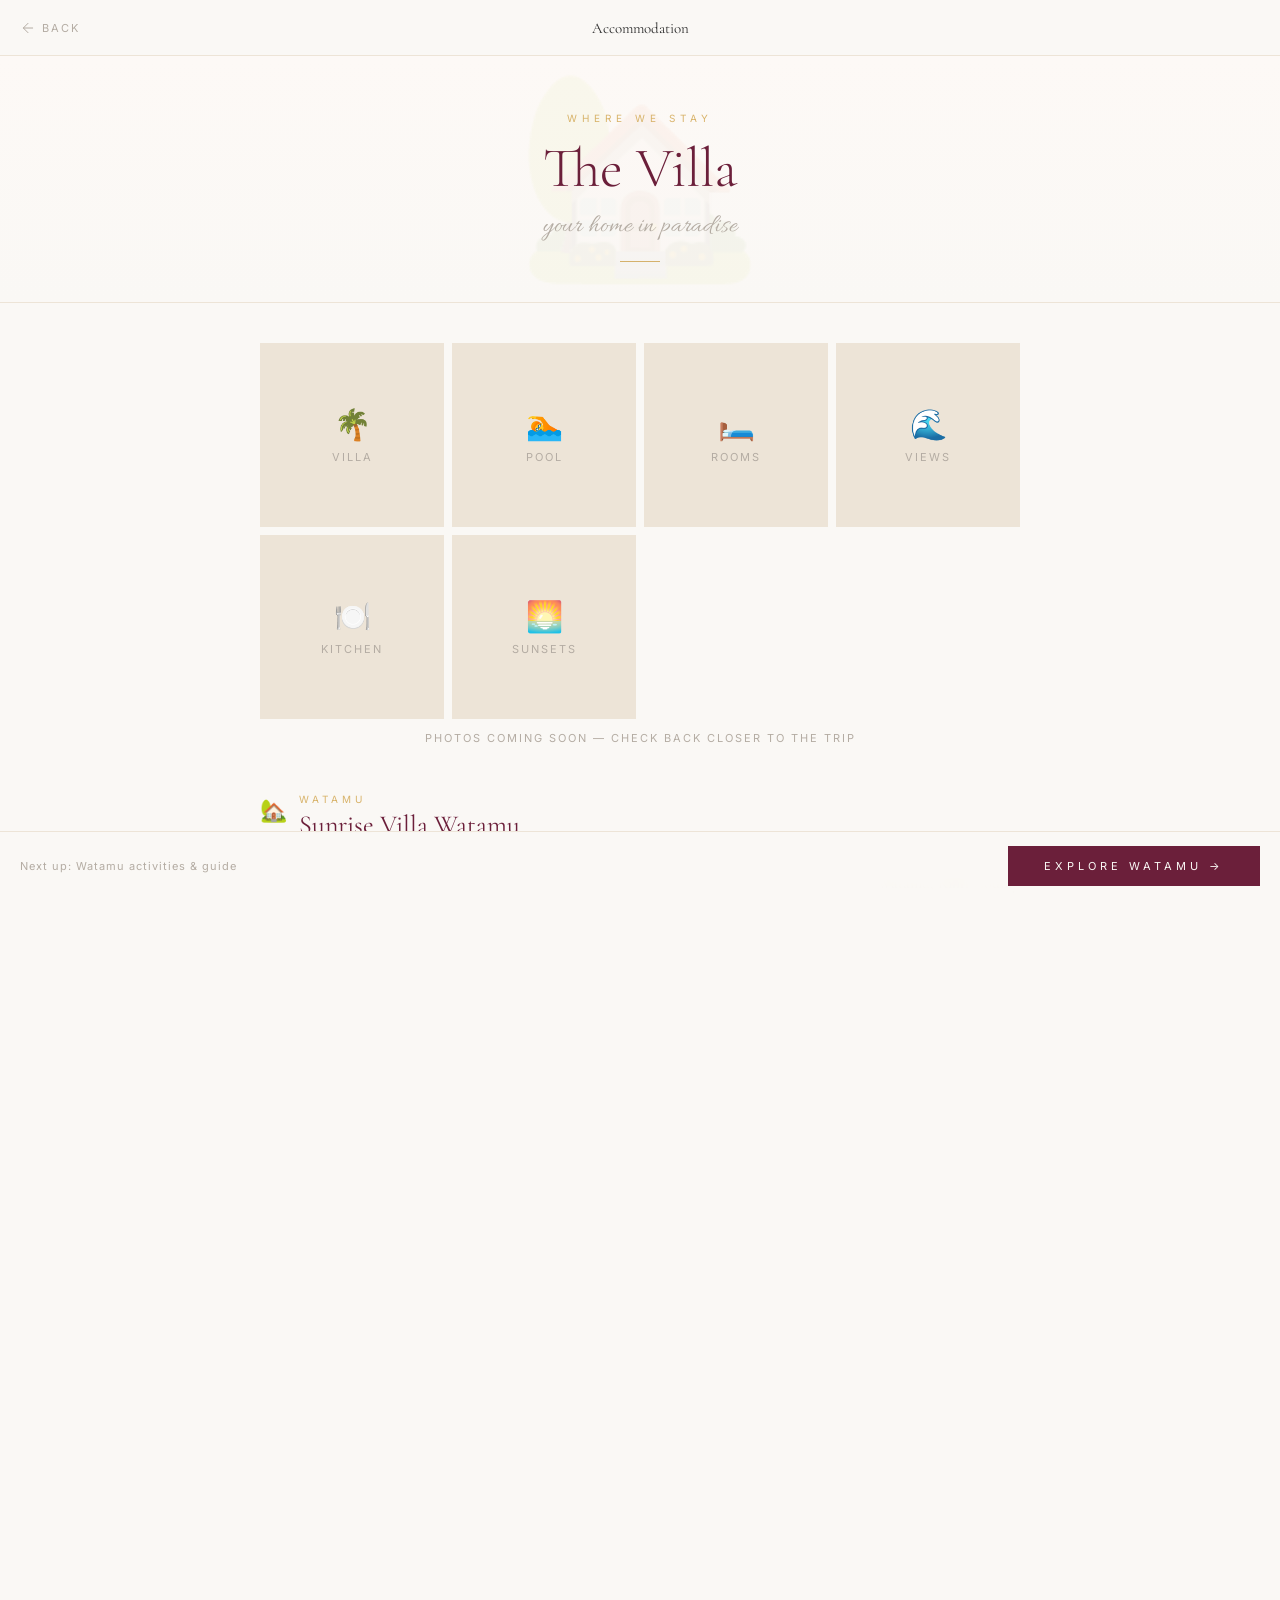
==== commit b4eb0a59: "Update accommodation: per room pricing, add Malindi section placeholder - 3,500 changed to per room/" ====
--- a/accommodation.html
+++ b/accommodation.html
@@ -56,7 +56,7 @@
         <div class="info-row"><span class="ir-label">Location</span><span class="ir-value">Watamu, Kilifi County</span></div>
         <div class="info-row"><span class="ir-label">Type</span><span class="ir-value">Private Villa</span></div>
         <div class="info-row"><span class="ir-label">Arrangement</span><span class="ir-value">Shared rooms (2 per room)</span></div>
-        <div class="info-row"><span class="ir-label">Price</span><span class="ir-value" style="color:var(--burgundy);font-size:22px">KSh 3,500 <span style="font-size:14px;color:var(--stone)">/person/night</span></span></div>
+        <div class="info-row"><span class="ir-label">Price</span><span class="ir-value" style="color:var(--burgundy);font-size:22px">KSh 3,500 <span style="font-size:14px;color:var(--stone)">/room/night</span></span></div>
         <div class="info-row"><span class="ir-label">Catering</span><span class="ir-value">Self-catering (full kitchen)</span></div>
         <div class="info-row"><span class="ir-label">Laundry</span><span class="ir-value">Available on-site</span></div>
         <div class="info-row"><span class="ir-label">Check-in</span><span class="ir-value">22nd or 23rd July 2026</span></div>
@@ -66,7 +66,7 @@
 
     <!-- Pricing note -->
     <div class="note-box">
-      ⚠️ <strong>Please note:</strong> The price of KSh 3,500 per person per night was confirmed a few weeks ago. As we're travelling during high season, please reconfirm the current rate closer to the trip date as pricing may be subject to change.
+      ⚠️ <strong>Please note:</strong> The price of KSh 3,500 per room per night was confirmed a few weeks ago. As we're travelling during high season, please reconfirm the current rate closer to the trip date as pricing may be subject to change.
     </div>
 
     <!-- Amenities -->
@@ -115,8 +115,28 @@
           <div class="section-heading">Find the Villa</div>
         </div>
       </div>
-      <iframe class="map-embed" style="height:320px" src="https://maps.google.com/maps?q=Watamu,Kilifi,Kenya&output=embed" loading="lazy" frameborder="0"></iframe>
-      <p style="font-size:12px;color:var(--stone);margin-top:8px">Exact villa address shared with confirmed guests closer to the trip date.</p>
+      <a href="https://maps.google.com/?q=Watamu,Kilifi,Kenya" target="_blank" class="map-link-btn">📍 Open in Google Maps</a>
+      <p style="font-size:12px;color:var(--stone);margin-top:12px">Exact villa address shared with confirmed guests closer to the trip date.</p>
+    </div>
+
+    <!-- MALINDI ACCOMMODATION -->
+    <div class="section-block" style="border-top:2px solid var(--sand);padding-top:40px;margin-top:16px">
+      <div class="section-header">
+        <span class="section-icon">🌴</span>
+        <div>
+          <div class="section-label">Extension · 1st – 9th August</div>
+          <div class="section-heading">Malindi Accommodation</div>
+        </div>
+      </div>
+      <div class="info-list">
+        <div class="info-row"><span class="ir-label">Dates</span><span class="ir-value">1st – 9th August · 8 nights</span></div>
+        <div class="info-row"><span class="ir-label">Price</span><span class="ir-value" style="color:var(--burgundy);font-size:22px">KSh 6,000 <span style="font-size:14px;color:var(--stone)">/room/night</span></span></div>
+        <div class="info-row"><span class="ir-label">Catering</span><span class="ir-value">Self-catering (full kitchen)</span></div>
+        <div class="info-row"><span class="ir-label">Villa Name</span><span class="ir-value">Details coming soon</span></div>
+      </div>
+      <div class="note-box" style="margin-top:20px">
+        🌴 Full villa details — name, photos, amenities and exact location — will be added here soon. Check back closer to the trip date.
+      </div>
     </div>
 
   </div>
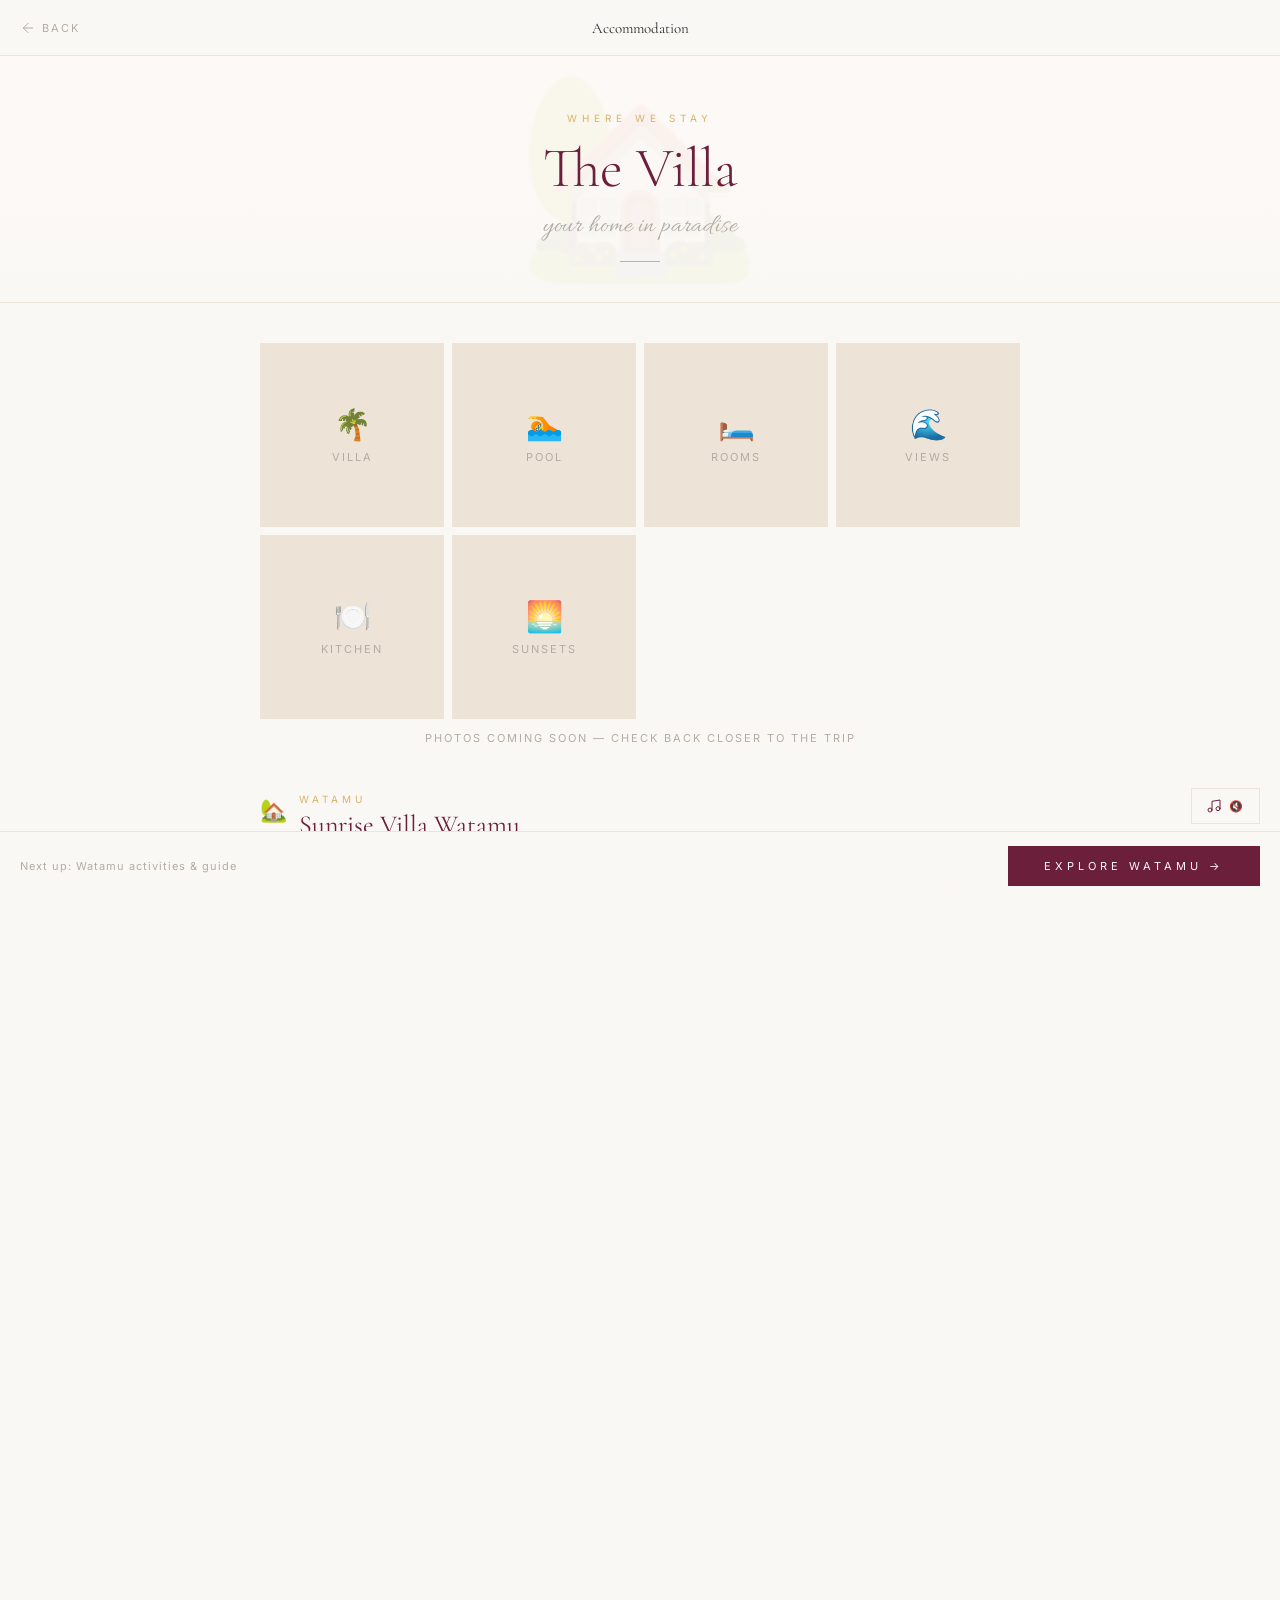
==== commit 61660de2: "Round 3 fixes: envelope, routes, nightlife, transport, budget removed, FAQ, final page - index.html:" ====
--- a/accommodation.html
+++ b/accommodation.html
@@ -58,7 +58,7 @@
         <div class="info-row"><span class="ir-label">Arrangement</span><span class="ir-value">Shared rooms (2 per room)</span></div>
         <div class="info-row"><span class="ir-label">Price</span><span class="ir-value" style="color:var(--burgundy);font-size:22px">KSh 3,500 <span style="font-size:14px;color:var(--stone)">/room/night</span></span></div>
         <div class="info-row"><span class="ir-label">Catering</span><span class="ir-value">Self-catering (full kitchen)</span></div>
-        <div class="info-row"><span class="ir-label">Laundry</span><span class="ir-value">Available on-site</span></div>
+        <div class="info-row"><span class="ir-label">Laundry</span><span class="ir-value">Charged · usually KSh 500–1,000</span></div>
         <div class="info-row"><span class="ir-label">Check-in</span><span class="ir-value">22nd or 23rd July 2026</span></div>
         <div class="info-row"><span class="ir-label">Check-out</span><span class="ir-value">1st August 2026</span></div>
       </div>
@@ -80,7 +80,6 @@
       </div>
       <div style="display:flex;flex-wrap:wrap;gap:8px;margin-top:8px">
         <span class="detail-chip">🏊 Swimming Pool</span>
-        <span class="detail-chip">🌊 Ocean Views</span>
         <span class="detail-chip">🍳 Full Kitchen</span>
         <span class="detail-chip">🛁 Bathrooms</span>
         <span class="detail-chip">📶 WiFi</span>
@@ -92,17 +91,17 @@
       </div>
     </div>
 
-    <!-- Cooking note -->
+    <!-- Food note -->
     <div class="section-block">
       <div class="section-header">
         <span class="section-icon">🍳</span>
         <div>
-          <div class="section-label">Self-Catering</div>
-          <div class="section-heading">We'll Be Cooking</div>
+          <div class="section-label">Food</div>
+          <div class="section-heading">Cooking & Eating Out</div>
         </div>
       </div>
       <p style="font-family:var(--font-serif);font-size:17px;font-weight:300;line-height:1.85;color:var(--charcoal)">
-        Most meals will be cooked at the villa — think fresh seafood, tropical fruits, group breakfasts and late-night snacks. The full kitchen means we can shop locally at Watamu market and cook together. We'll eat out for special occasions and nights out. Budget around <strong>KSh 500–1,000/day</strong> for groceries.
+        The villa has a full kitchen — we'll cook most days using fresh produce from Watamu market. We can also order food in or eat out for special occasions and nights out. Budget around <strong>KSh 500–1,000/day</strong> for groceries.
       </p>
     </div>
 
@@ -119,25 +118,6 @@
       <p style="font-size:12px;color:var(--stone);margin-top:12px">Exact villa address shared with confirmed guests closer to the trip date.</p>
     </div>
 
-    <!-- MALINDI ACCOMMODATION -->
-    <div class="section-block" style="border-top:2px solid var(--sand);padding-top:40px;margin-top:16px">
-      <div class="section-header">
-        <span class="section-icon">🌴</span>
-        <div>
-          <div class="section-label">Extension · 1st – 9th August</div>
-          <div class="section-heading">Malindi Accommodation</div>
-        </div>
-      </div>
-      <div class="info-list">
-        <div class="info-row"><span class="ir-label">Dates</span><span class="ir-value">1st – 9th August · 8 nights</span></div>
-        <div class="info-row"><span class="ir-label">Price</span><span class="ir-value" style="color:var(--burgundy);font-size:22px">KSh 6,000 <span style="font-size:14px;color:var(--stone)">/room/night</span></span></div>
-        <div class="info-row"><span class="ir-label">Catering</span><span class="ir-value">Self-catering (full kitchen)</span></div>
-        <div class="info-row"><span class="ir-label">Villa Name</span><span class="ir-value">Details coming soon</span></div>
-      </div>
-      <div class="note-box" style="margin-top:20px">
-        🌴 Full villa details — name, photos, amenities and exact location — will be added here soon. Check back closer to the trip date.
-      </div>
-    </div>
 
   </div>
 
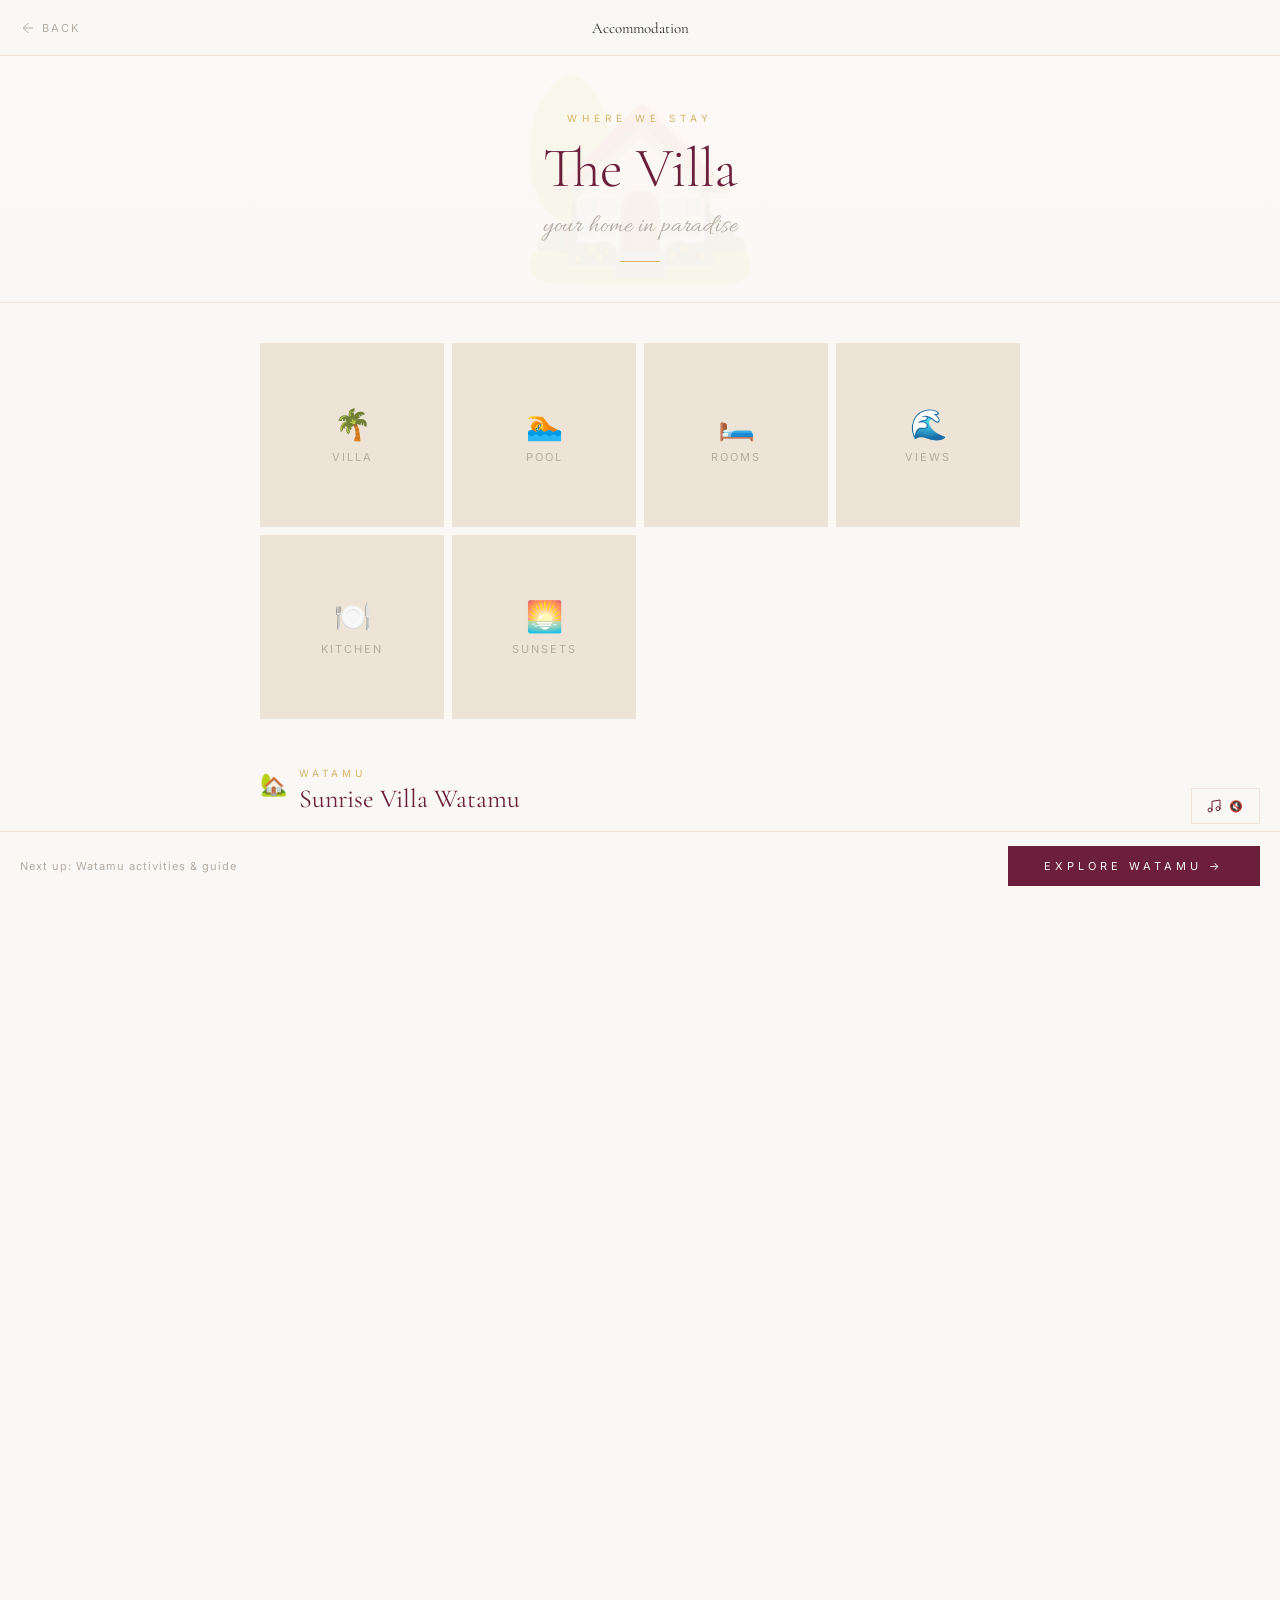
==== commit c31e9e82: "Replace audio player with YouTube background music + villa updates - All pages: swap <audio> for You" ====
--- a/accommodation.html
+++ b/accommodation.html
@@ -4,6 +4,12 @@
   <meta charset="UTF-8" />
   <meta name="viewport" content="width=device-width, initial-scale=1.0" />
   <title>Accommodation — Twenty in Paradise</title>
+  <link rel="icon" href="assets/favicon.svg" type="image/svg+xml" />
+  <meta name="theme-color" content="#6B1F3A" />
+  <meta property="og:title" content="Twenty in Paradise — Abby's 20th 🌴" />
+  <meta property="og:description" content="You're invited to celebrate Abby's 20th birthday in Watamu and Malindi, July–August 2026." />
+  <meta property="og:image" content="https://raw.githubusercontent.com/abigaelp8000-source/20th/feature/full-website-build/intro/image%201.jpeg" />
+  <meta property="og:type" content="website" />
   <link rel="preconnect" href="https://fonts.googleapis.com" />
   <link href="https://fonts.googleapis.com/css2?family=Cormorant+Garamond:ital,wght@0,300;0,400;0,600;1,300;1,400&family=Allura&family=Inter:wght@300;400;500&display=swap" rel="stylesheet" />
   <link rel="stylesheet" href="css/style.css" />
@@ -30,17 +36,11 @@
 
   <div class="page-content">
 
-    <!-- Gallery placeholder -->
+    <!-- Gallery -->
     <div class="section-block">
       <div class="gallery-grid" id="villa-gallery">
-        <div class="gallery-ph">🌴<span>Villa</span></div>
-        <div class="gallery-ph">🏊<span>Pool</span></div>
-        <div class="gallery-ph">🛏️<span>Rooms</span></div>
-        <div class="gallery-ph">🌊<span>Views</span></div>
-        <div class="gallery-ph">🍽️<span>Kitchen</span></div>
-        <div class="gallery-ph">🌅<span>Sunsets</span></div>
+        <div class="gallery-ph">🌴<span>Loading…</span></div>
       </div>
-      <p style="font-size:11px;color:var(--stone);letter-spacing:2px;text-transform:uppercase;margin-top:12px;text-align:center;">Photos coming soon — check back closer to the trip</p>
     </div>
 
     <!-- Details -->
@@ -114,10 +114,9 @@
           <div class="section-heading">Find the Villa</div>
         </div>
       </div>
-      <a href="https://maps.google.com/?q=Watamu,Kilifi,Kenya" target="_blank" class="map-link-btn">📍 Open in Google Maps</a>
-      <p style="font-size:12px;color:var(--stone);margin-top:12px">Exact villa address shared with confirmed guests closer to the trip date.</p>
+      <a href="https://maps.app.goo.gl/ZxGi211GV186mU2D7?g_st=ic" target="_blank" class="map-link-btn">📍 Open in Google Maps</a>
+      <p style="font-size:12px;color:var(--stone);margin-top:12px">Sunrise Villa · Jacaranda Road, Watamu</p>
     </div>
-
 
   </div>
 
@@ -130,18 +129,41 @@
     <svg width="16" height="16" viewBox="0 0 24 24" fill="none" stroke="currentColor" stroke-width="1.5" stroke-linecap="round" stroke-linejoin="round"><path d="M9 18V5l12-2v13"/><circle cx="6" cy="18" r="3"/><circle cx="18" cy="16" r="3"/></svg>
     <span id="music-label">🔇</span>
   </button>
-  <audio id="bg-audio" loop><source src="assets/audio/waves.mp3" type="audio/mpeg"></audio>
 
   <script src="js/state.js"></script>
   <script>
-    let playing = false;
-    function toggleMusic() {
-      const audio = document.getElementById('bg-audio');
-      const btn = document.getElementById('music-btn');
-      const label = document.getElementById('music-label');
-      if (playing) { audio.pause(); playing = false; btn.classList.remove('playing'); label.textContent = '🔇'; }
-      else { audio.play().then(() => { playing = true; btn.classList.add('playing'); label.textContent = '🔊'; }).catch(() => {}); }
+    const VILLA_API = 'https://api.github.com/repos/abigaelp8000-source/20th/contents/villa?ref=main';
+    const FALLBACKS = ['🌴','🏊','🛏️','🌊','🍽️','🌅'];
+    const FALLBACK_LABELS = ['Villa','Pool','Rooms','Views','Kitchen','Sunsets'];
+
+    function loadVillaPhotos() {
+      const grid = document.getElementById('villa-gallery');
+      fetch(VILLA_API)
+        .then(r => r.json())
+        .then(files => {
+          const imgs = files.filter(f => /\.(jpe?g|png|webp)$/i.test(f.name));
+          if (!imgs.length) throw new Error('no images');
+          grid.innerHTML = '';
+          imgs.forEach(f => {
+            const img = document.createElement('img');
+            img.src = f.download_url;
+            img.alt = 'Villa photo';
+            img.className = 'gallery-img';
+            img.style = 'width:100%;height:160px;object-fit:cover;border-radius:8px;display:block';
+            grid.appendChild(img);
+          });
+        })
+        .catch(() => {
+          grid.innerHTML = FALLBACKS.map((e,i) =>
+            `<div class="gallery-ph">${e}<span>${FALLBACK_LABELS[i]}</span></div>`
+          ).join('');
+        });
     }
+
+    loadVillaPhotos();
   </script>
+  <div id="yt-bg-player" style="position:fixed;width:1px;height:1px;opacity:0;pointer-events:none;top:-999px"></div>
+  <script src="https://www.youtube.com/iframe_api"></script>
+  <script src="js/music.js"></script>
 </body>
 </html>
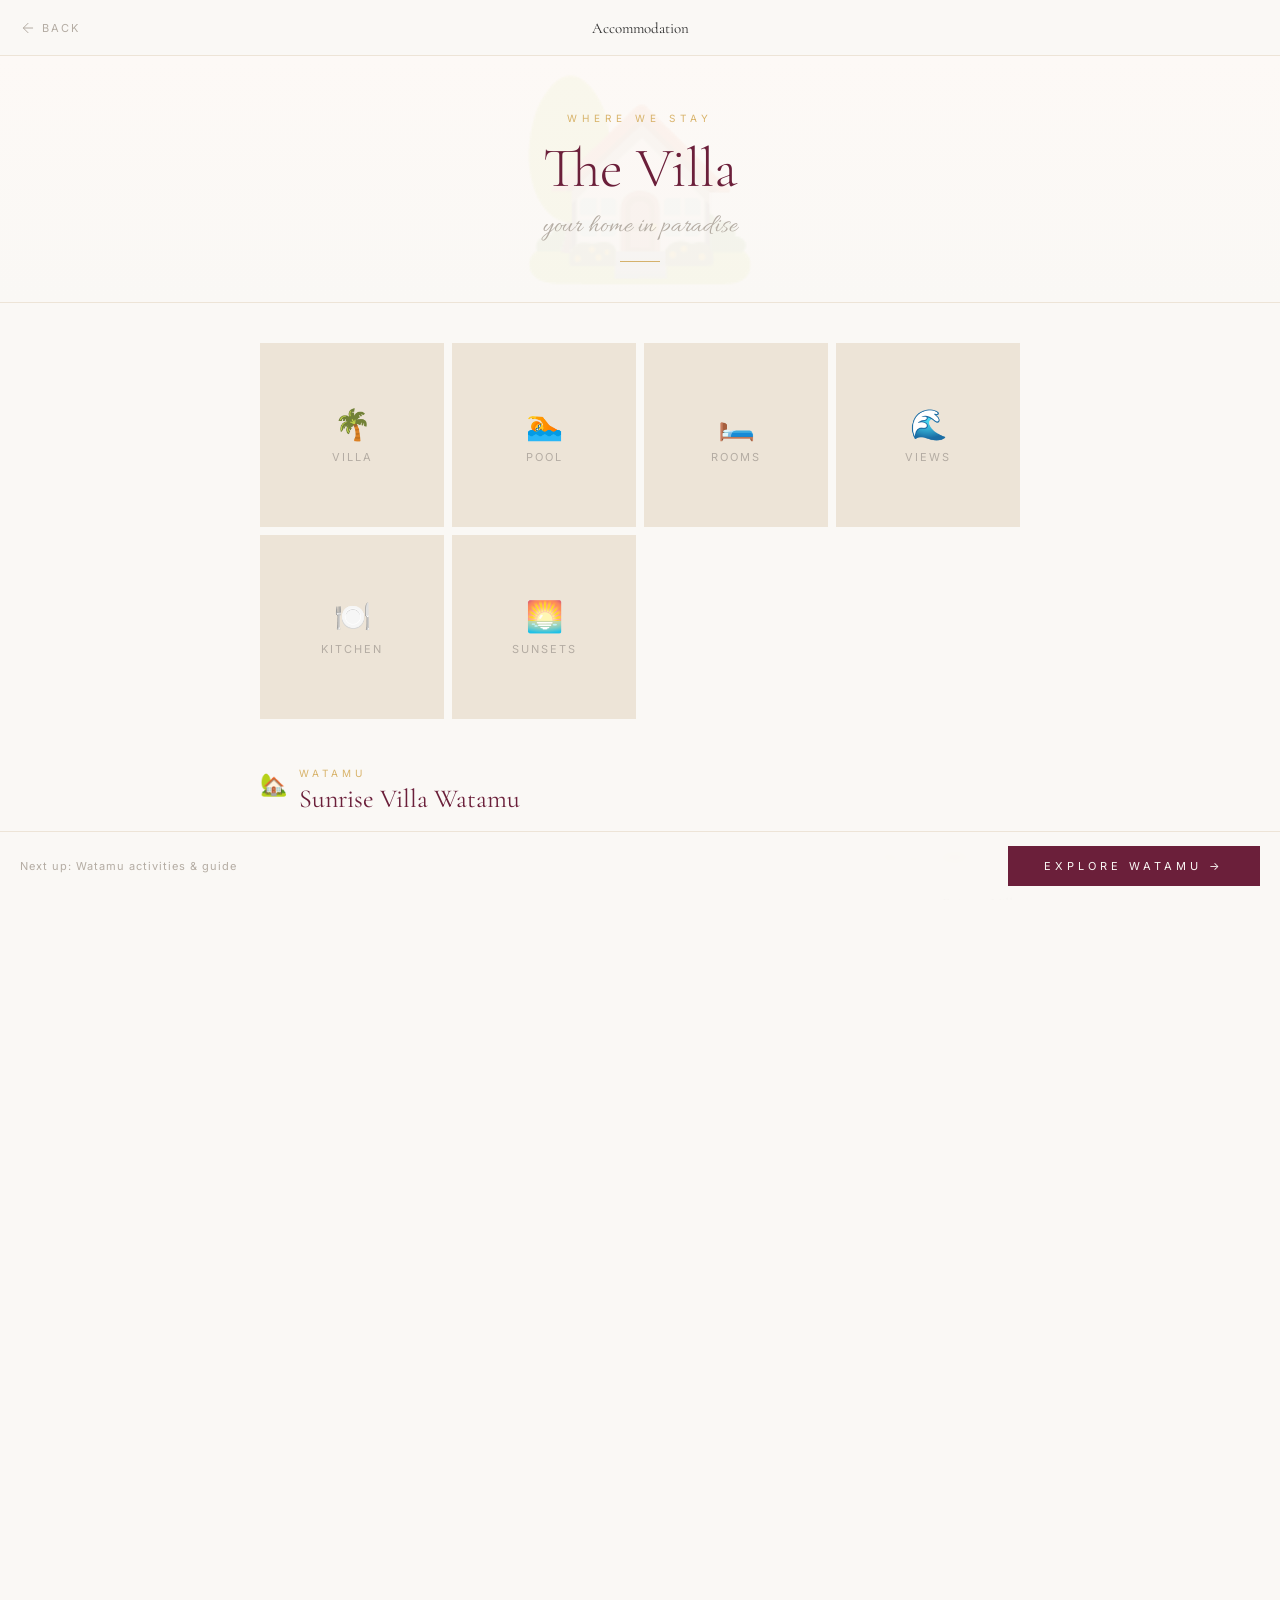
==== commit ebb98774: "Remove music player entirely — browser autoplay blocks make it unusable Co-Authored-By: Claude Sonne" ====
--- a/accommodation.html
+++ b/accommodation.html
@@ -125,11 +125,6 @@
     <a href="watamu.html" class="cta-btn">Explore Watamu →</a>
   </div>
 
-  <button class="music-btn" id="music-btn" onclick="toggleMusic()" title="Toggle music">
-    <svg width="16" height="16" viewBox="0 0 24 24" fill="none" stroke="currentColor" stroke-width="1.5" stroke-linecap="round" stroke-linejoin="round"><path d="M9 18V5l12-2v13"/><circle cx="6" cy="18" r="3"/><circle cx="18" cy="16" r="3"/></svg>
-    <span id="music-label">🔇</span>
-  </button>
-
   <script src="js/state.js"></script>
   <script>
     const VILLA_API = 'https://api.github.com/repos/abigaelp8000-source/20th/contents/villa?ref=main';
@@ -162,8 +157,5 @@
 
     loadVillaPhotos();
   </script>
-  <div id="yt-bg-player" style="position:fixed;width:1px;height:1px;opacity:0;pointer-events:none;top:-999px"></div>
-  <script src="https://www.youtube.com/iframe_api"></script>
-  <script src="js/music.js"></script>
 </body>
 </html>
